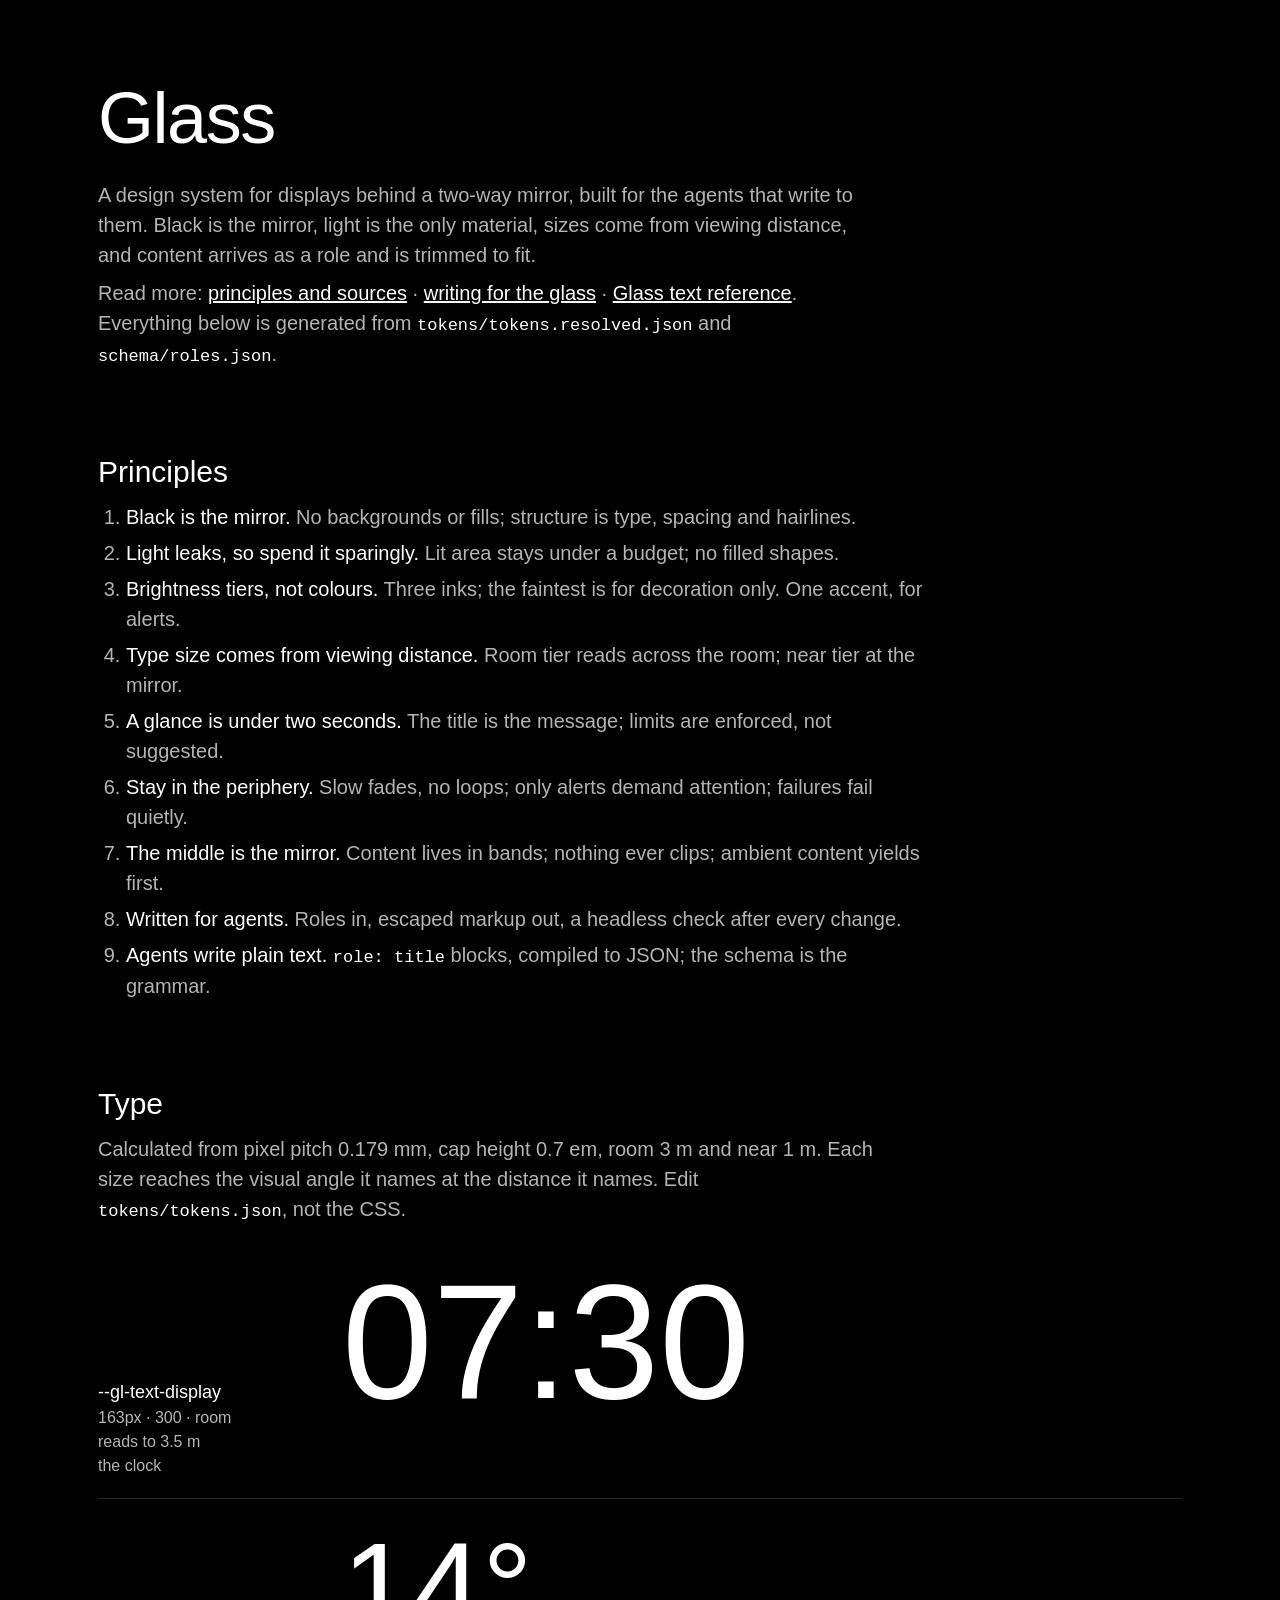
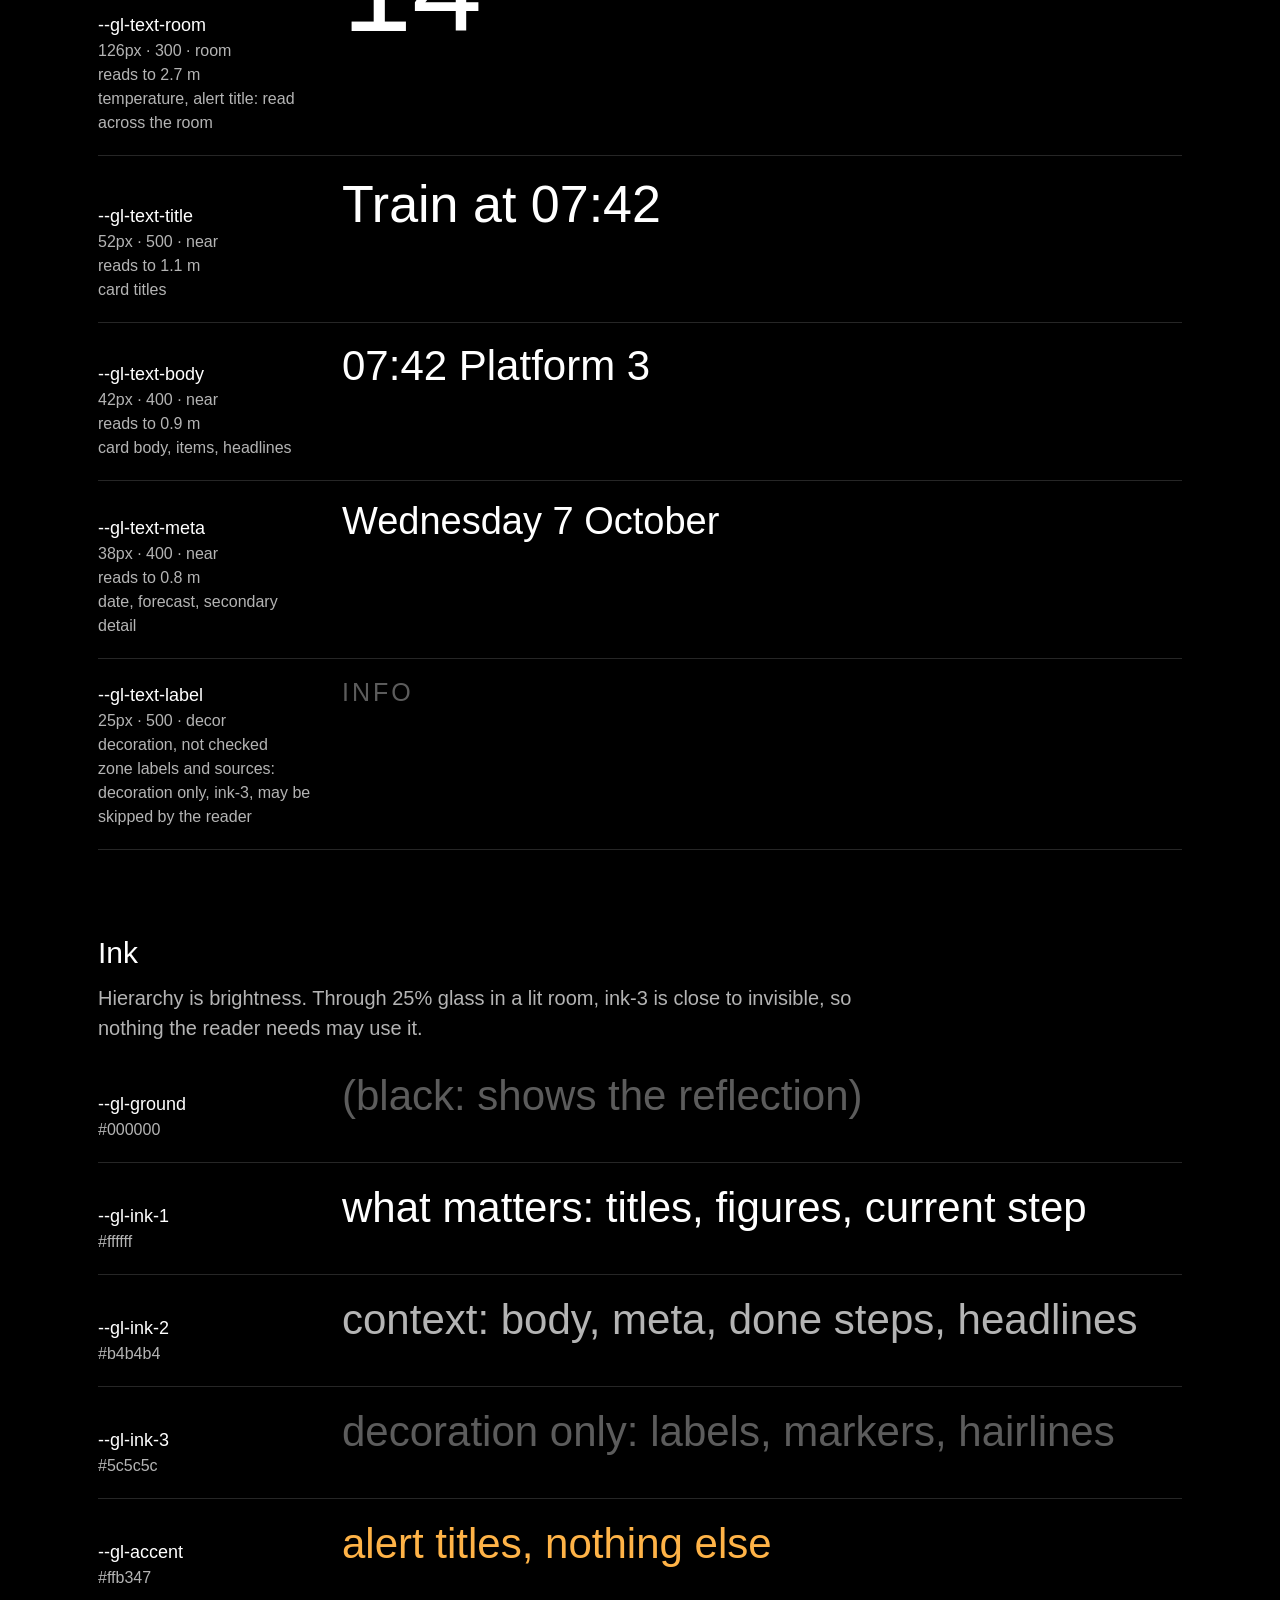
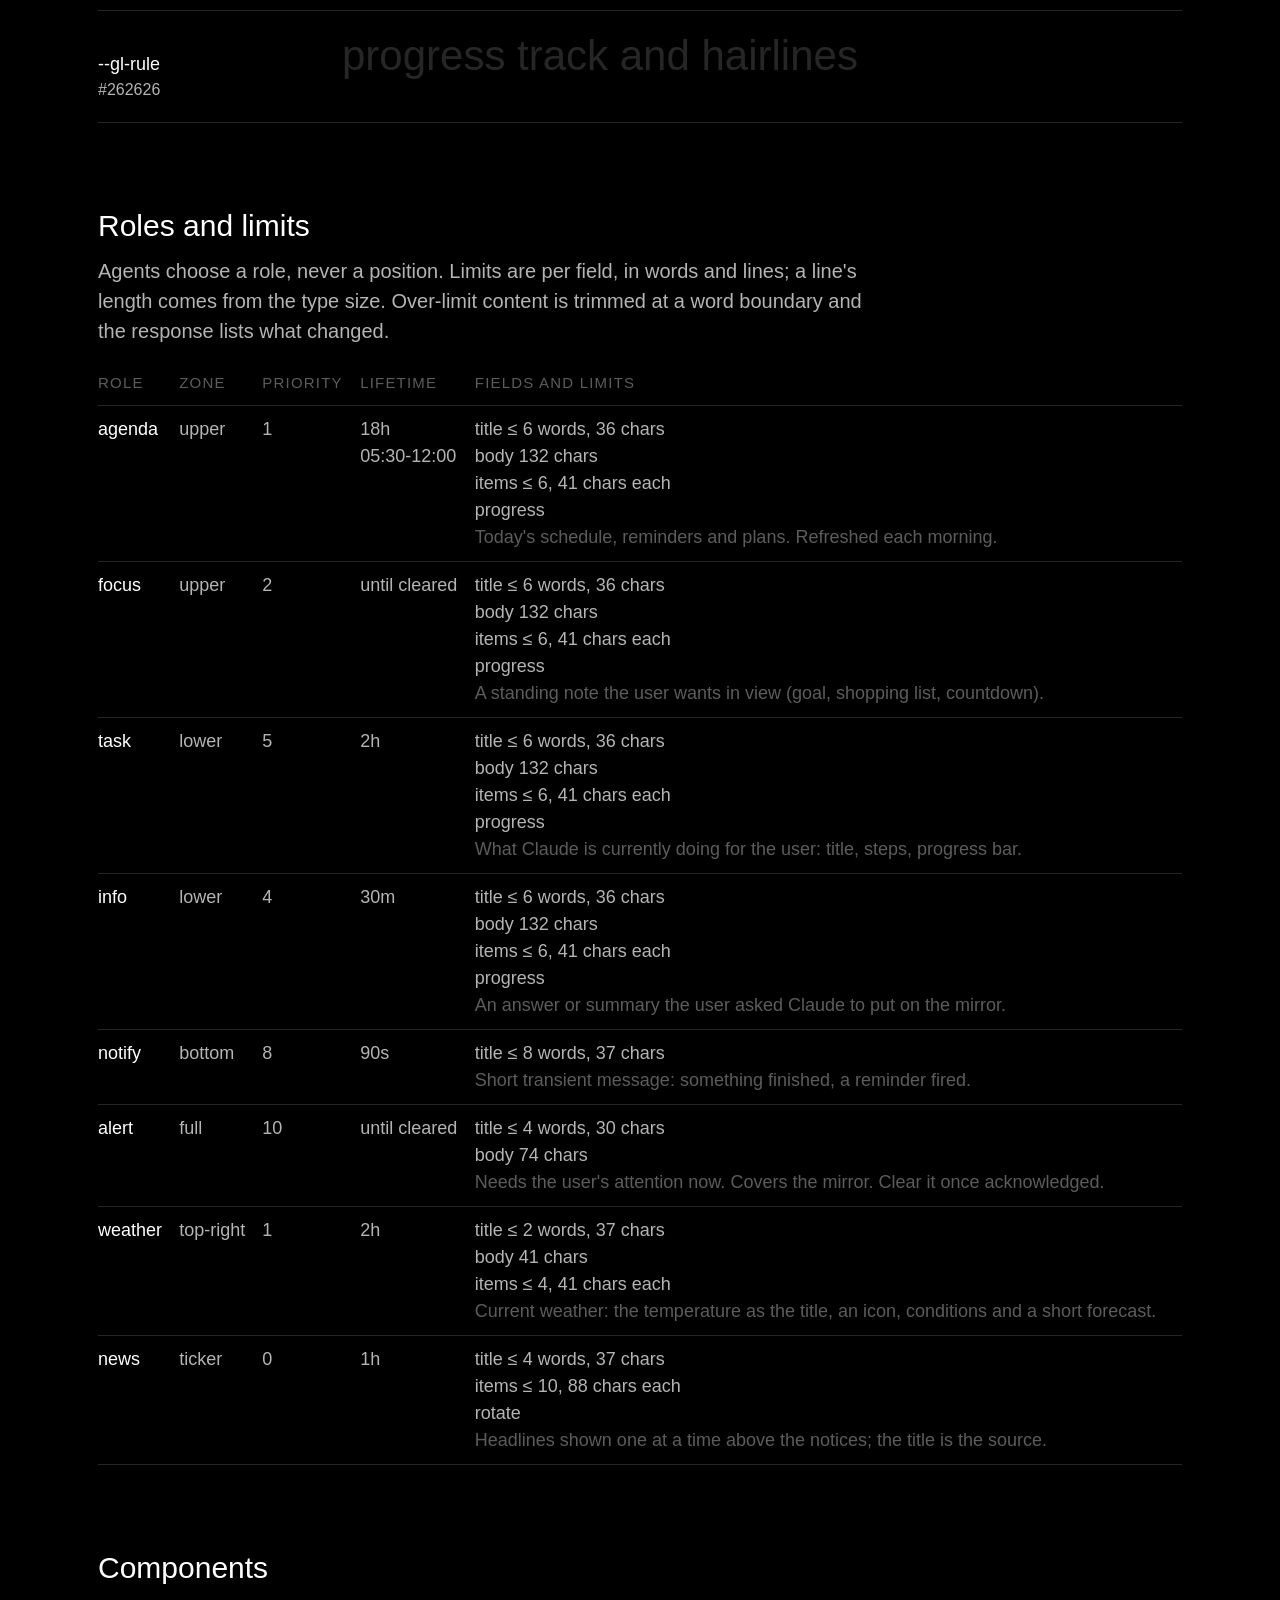
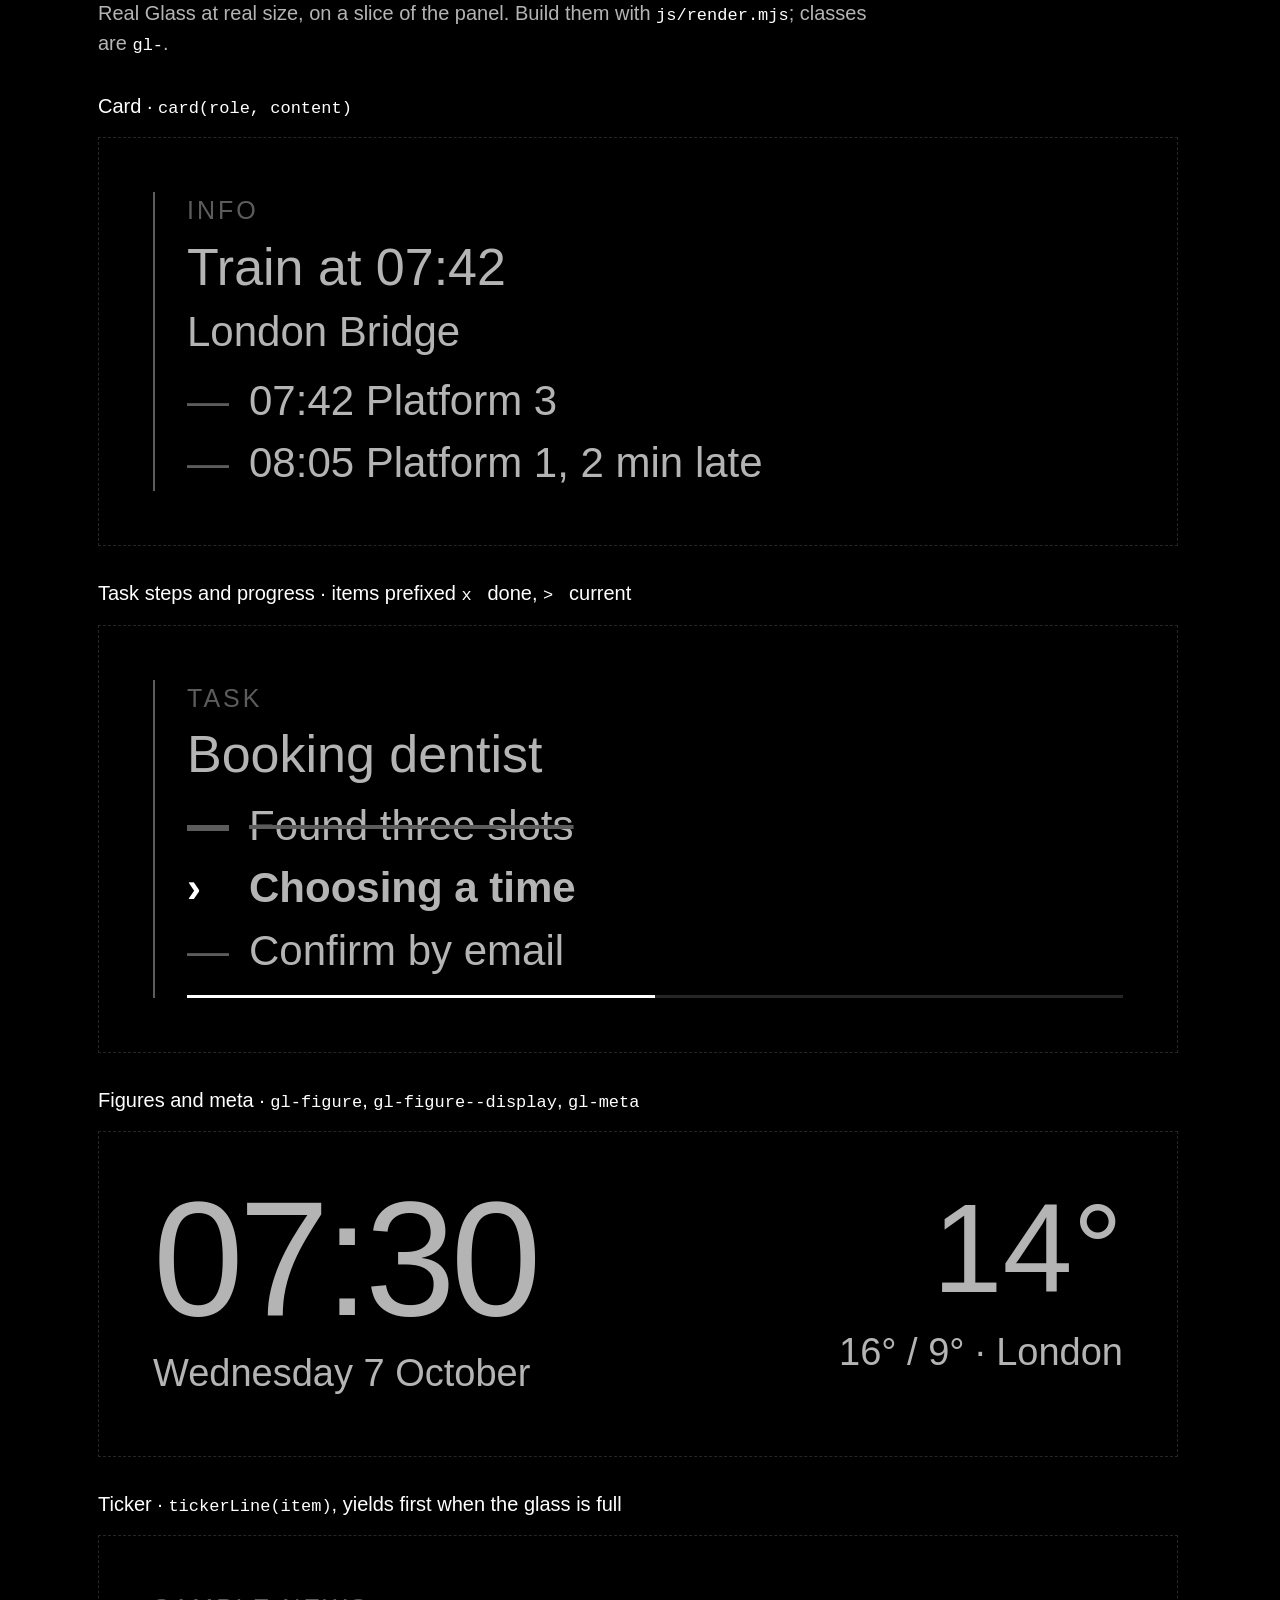
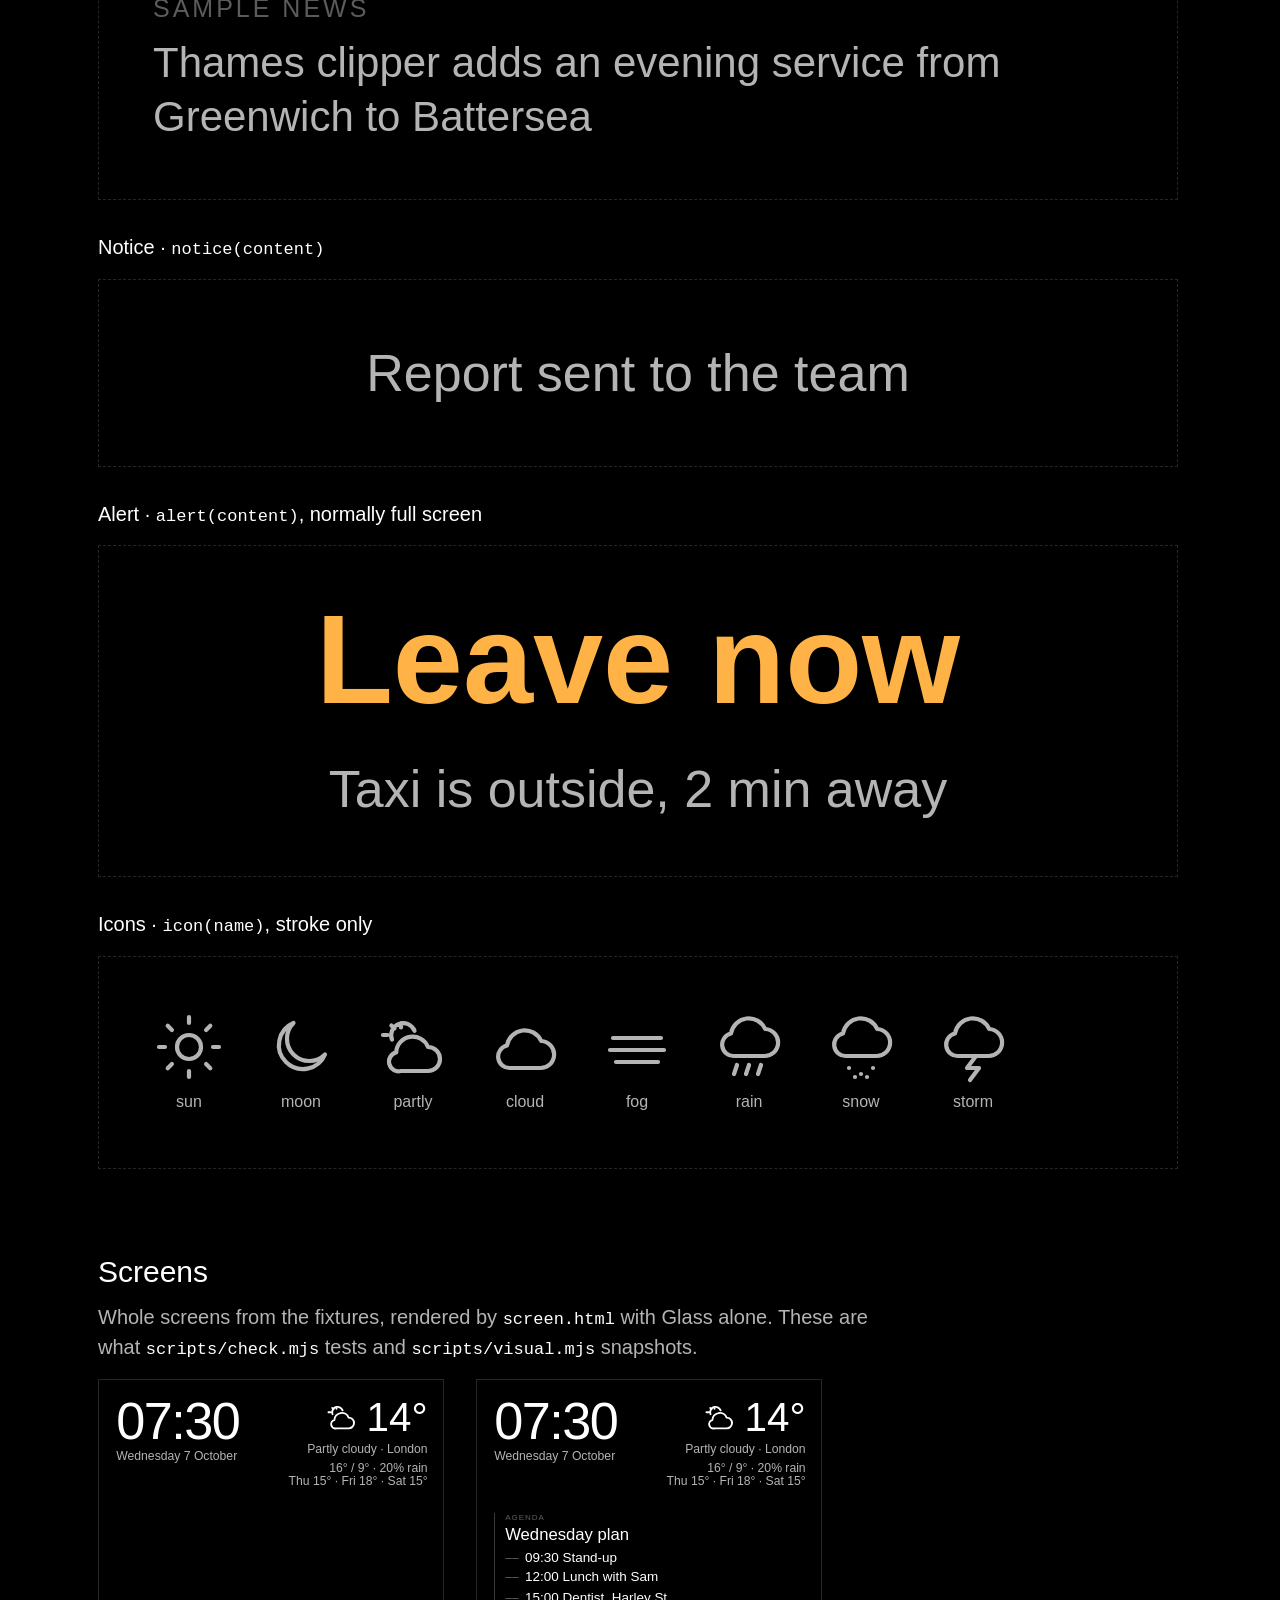
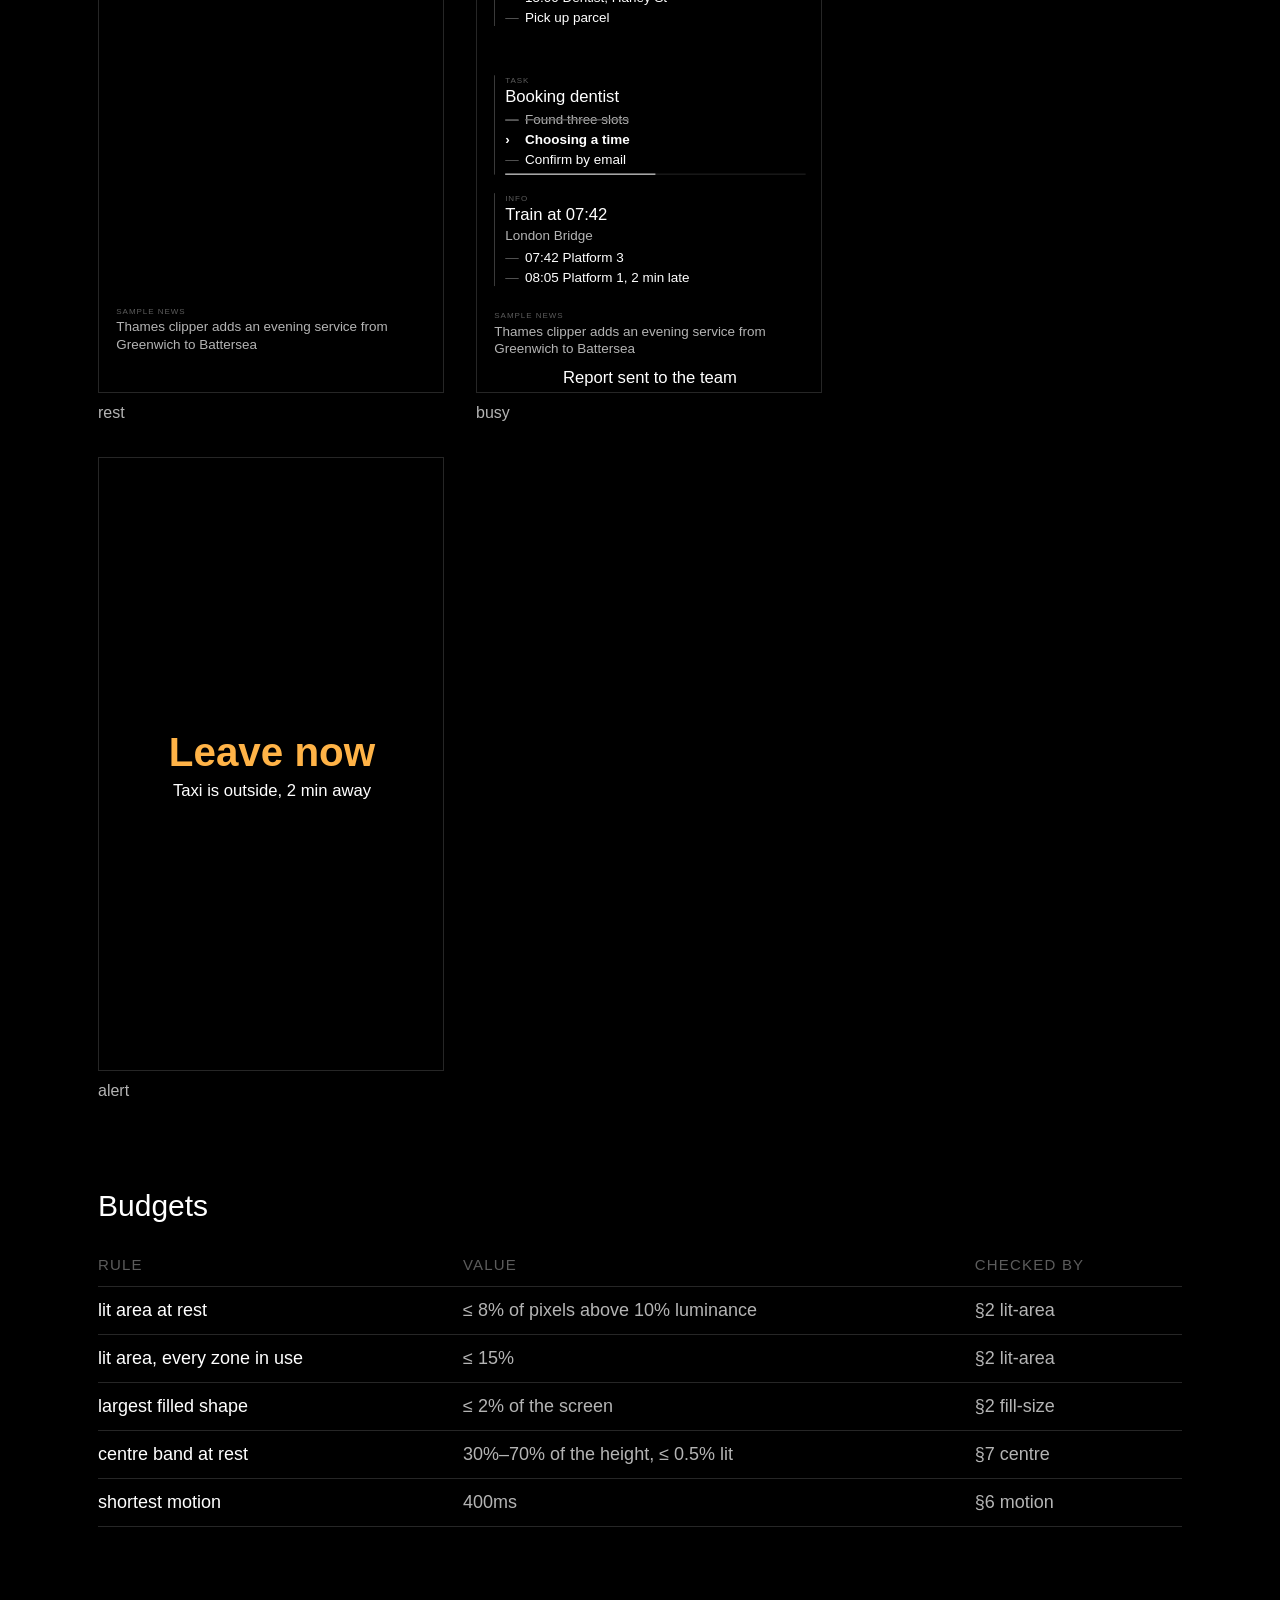
==== index.html @ 2bd03e44 "Glass: design system for two-way mirror displays, written for agents" ====
<!doctype html>
<html lang="en">
<head>
<meta charset="utf-8">
<meta name="viewport" content="width=device-width, initial-scale=1">
<title>Glass style guide</title>
<link rel="stylesheet" href="glass.css">
<style>
  /* Style guide chrome: read at a desk, so it uses ordinary document sizes. Everything inside .sg-panel is real Glass at glass size. */
  html, body { height: auto; overflow: auto; cursor: auto; user-select: text; }
  body { font-size: 20px; line-height: 1.5; color: var(--gl-ink-2); }
  .sg { max-width: 1180px; margin: 0 auto; padding: 64px 48px 96px; }
  .sg > h1 { font-size: 72px; font-weight: 300; color: var(--gl-ink-1); letter-spacing: -0.02em; }
  .sg > h2 { font-size: 30px; font-weight: 500; color: var(--gl-ink-1); margin: 80px 0 8px; }
  .sg > h3 { font-size: 20px; font-weight: 500; color: var(--gl-ink-1); margin: 32px 0 12px; }
  .sg > p { max-width: 70ch; margin: 8px 0; }
  .sg a { color: var(--gl-ink-1); }
  .sg code { font-family: ui-monospace, Menlo, monospace; font-size: 0.85em; color: var(--gl-ink-1); }
  .sg table { border-collapse: collapse; width: 100%; margin-top: 16px; font-size: 18px; }
  .sg th, .sg td { text-align: left; padding: 10px 16px 10px 0; border-bottom: 1px solid var(--gl-rule); vertical-align: baseline; }
  .sg th { color: var(--gl-ink-3); font-weight: 500; font-size: 15px; letter-spacing: 0.08em; text-transform: uppercase; }
  .sg td:first-child { color: var(--gl-ink-1); white-space: nowrap; }
  .sg > ol { padding-left: 1.4em; max-width: 75ch; } .sg > ol > li { margin: 6px 0; } .sg > ol > li b { color: var(--gl-ink-1); font-weight: 500; }
  /* a slice of the real panel: same width, same gutters */
  .sg-panel { width: 1080px; max-width: 100%; padding: var(--gl-gutter); border: 1px dashed var(--gl-rule); margin-top: 16px; display: flex; flex-direction: column; gap: var(--gl-stack); }
  .sg-spec { display: grid; grid-template-columns: 220px 1fr; gap: 24px; align-items: baseline; padding: 20px 0; border-bottom: 1px solid var(--gl-rule); }
  .sg-spec .k { font-size: 16px; } .sg-spec .k b { display: block; color: var(--gl-ink-1); font-weight: 500; font-size: 18px; }
  .sg-spec .v { line-height: 1.1; overflow: hidden; white-space: nowrap; }
  .sg-screens { display: flex; gap: 32px; flex-wrap: wrap; margin-top: 16px; }
  .sg-screen { width: 346px; } .sg-screen .f { width: 346px; height: 614px; overflow: hidden; border: 1px solid var(--gl-rule); }
  .sg-screen iframe { width: 1080px; height: 1920px; border: 0; transform: scale(0.3203); transform-origin: 0 0; }
  .sg-screen .cap { font-size: 16px; margin-top: 8px; }
  .sg-alert { text-align: center; padding: 48px 0; }
</style>
</head>
<body>
<div class="sg">
  <h1>Glass</h1>
  <p>A design system for displays behind a two-way mirror, built for the agents that write to them. Black is the mirror,
    light is the only material, sizes come from viewing distance, and content arrives as a role and is trimmed to fit.</p>
  <p>Read more: <a href="docs/principles.md">principles and sources</a> · <a href="docs/content.md">writing for the glass</a> · <a href="docs/agent.md">Glass text reference</a>.
    Everything below is generated from <code>tokens/tokens.resolved.json</code> and <code>schema/roles.json</code>.</p>

  <h2>Principles</h2>
  <ol>
    <li><b>Black is the mirror.</b> No backgrounds or fills; structure is type, spacing and hairlines.</li>
    <li><b>Light leaks, so spend it sparingly.</b> Lit area stays under a budget; no filled shapes.</li>
    <li><b>Brightness tiers, not colours.</b> Three inks; the faintest is for decoration only. One accent, for alerts.</li>
    <li><b>Type size comes from viewing distance.</b> Room tier reads across the room; near tier at the mirror.</li>
    <li><b>A glance is under two seconds.</b> The title is the message; limits are enforced, not suggested.</li>
    <li><b>Stay in the periphery.</b> Slow fades, no loops; only alerts demand attention; failures fail quietly.</li>
    <li><b>The middle is the mirror.</b> Content lives in bands; nothing ever clips; ambient content yields first.</li>
    <li><b>Written for agents.</b> Roles in, escaped markup out, a headless check after every change.</li>
    <li><b>Agents write plain text.</b> <code>role: title</code> blocks, compiled to JSON; the schema is the grammar.</li>
  </ol>

  <h2>Type</h2>
  <p id="type-intro"></p>
  <div id="type"></div>

  <h2>Ink</h2>
  <p>Hierarchy is brightness. Through 25% glass in a lit room, ink-3 is close to invisible, so nothing the reader needs may use it.</p>
  <div id="ink"></div>

  <h2>Roles and limits</h2>
  <p>Agents choose a role, never a position. Limits are per field, in words and lines; a line's length comes from the type size.
    Over-limit content is trimmed at a word boundary and the response lists what changed.</p>
  <table id="roles"><thead><tr><th>role</th><th>zone</th><th>priority</th><th>lifetime</th><th>fields and limits</th></tr></thead><tbody></tbody></table>

  <h2>Components</h2>
  <p>Real Glass at real size, on a slice of the panel. Build them with <code>js/render.mjs</code>; classes are <code>gl-</code>.</p>
  <h3>Card · <code>card(role, content)</code></h3><div class="sg-panel" id="c-card"></div>
  <h3>Task steps and progress · items prefixed <code>x&nbsp;</code> done, <code>&gt;&nbsp;</code> current</h3><div class="sg-panel" id="c-task"></div>
  <h3>Figures and meta · <code>gl-figure</code>, <code>gl-figure--display</code>, <code>gl-meta</code></h3><div class="sg-panel" id="c-fig"></div>
  <h3>Ticker · <code>tickerLine(item)</code>, yields first when the glass is full</h3><div class="sg-panel" id="c-ticker"></div>
  <h3>Notice · <code>notice(content)</code></h3><div class="sg-panel" id="c-notice"></div>
  <h3>Alert · <code>alert(content)</code>, normally full screen</h3><div class="sg-panel sg-alert" id="c-alert"></div>
  <h3>Icons · <code>icon(name)</code>, stroke only</h3><div class="sg-panel" id="c-icons" style="flex-direction:row;flex-wrap:wrap;gap:40px"></div>

  <h2>Screens</h2>
  <p>Whole screens from the fixtures, rendered by <code>screen.html</code> with Glass alone. These are what
    <code>scripts/check.mjs</code> tests and <code>scripts/visual.mjs</code> snapshots.</p>
  <div class="sg-screens" id="screens"></div>

  <h2>Budgets</h2>
  <table id="budgets"><thead><tr><th>rule</th><th>value</th><th>checked by</th></tr></thead><tbody></tbody></table>
</div>

<script type="module">
  import { esc, card, notice, alert, tickerLine, icon, ICONS } from './js/render.mjs';
  const $ = (id) => document.getElementById(id);
  const [t, schema] = await Promise.all(['tokens/tokens.resolved.json', 'schema/roles.json'].map(async (f) => (await fetch(f)).json()));
  const i = t.inputs;
  const reach = (px) => (px * i.pixelPitchMm * i.capHeightRatio) / Math.tan((i.comfortArcmin / 60) * Math.PI / 180) / 1000;

  // type
  $('type-intro').innerHTML = `Calculated from pixel pitch ${i.pixelPitchMm} mm, cap height ${i.capHeightRatio} em, room ${i.distanceRoomM} m and near ${i.distanceNearM} m.
    Each size reaches the visual angle it names at the distance it names. Edit <code>tokens/tokens.json</code>, not the CSS.`;
  const sample = { display: '07:30', room: '14°', title: 'Train at 07:42', body: '07:42 Platform 3', meta: 'Wednesday 7 October', label: 'Info' };
  $('type').innerHTML = Object.entries(t.type).map(([k, v]) => `<div class="sg-spec">
      <div class="k"><b>--gl-text-${k}</b>${v.px}px · ${v.weight} · ${v.tier}<br>${v.tier === 'decor' ? 'decoration, not checked' : `reads to ${reach(v.px).toFixed(1)} m`}<br>${esc(v.use)}</div>
      <div class="v" style="font-size:${v.px}px;font-weight:${v.weight};color:var(--gl-${v.tier === 'decor' ? 'ink-3' : 'ink-1'})${k === 'label' ? ';text-transform:uppercase;letter-spacing:.12em' : ''}">${sample[k]}</div></div>`).join('');

  // ink
  const inkUse = { 'ink-1': 'what matters: titles, figures, current step', 'ink-2': 'context: body, meta, done steps, headlines', 'ink-3': 'decoration only: labels, markers, hairlines', accent: 'alert titles, nothing else', rule: 'progress track and hairlines', ground: 'the mirror' };
  $('ink').innerHTML = Object.entries(t.ink).map(([k, v]) => `<div class="sg-spec"><div class="k"><b>--gl-${k}</b>${v}</div>
      <div class="v" style="white-space:normal;line-height:1.2;font-size:${t.type.body.px}px;color:${k === 'ground' ? 'var(--gl-ink-3)' : v}">${k === 'ground' ? '(black: shows the reflection)' : esc(inkUse[k])}</div></div>`).join('');

  // roles
  const lim = (l) => Object.entries(l).map(([f, v]) => v === true ? f : f === 'items'
    ? `items ≤ ${v.max}, ${t.measure[v.measure] * v.lines} chars each` : `${f} ${v.words ? `≤ ${v.words} words, ` : ''}${t.measure[v.measure] * (v.lines || 1)} chars`).join('<br>');
  $('roles').tBodies[0].innerHTML = Object.entries(schema.roles).map(([k, r]) => `<tr><td>${k}</td><td>${r.zone}</td><td>${r.priority}</td>
      <td>${r.ttl || 'until cleared'}${r.hours ? `<br>${r.hours}` : ''}</td><td>${lim(r.limits || schema.defaults.limits)}<br><span style="color:var(--gl-ink-3)">${esc(r.purpose)}</span></td></tr>`).join('');

  // components
  $('c-card').innerHTML = card('info', { title: 'Train at 07:42', body: 'London Bridge', items: ['07:42 Platform 3', '08:05 Platform 1, 2 min late'] });
  $('c-task').innerHTML = card('task', { title: 'Booking dentist', items: ['x Found three slots', '> Choosing a time', 'Confirm by email'], progress: 50 });
  $('c-fig').innerHTML = `<div style="display:flex;justify-content:space-between;align-items:flex-start"><div><div class="gl-figure gl-figure--display">07:30</div><div class="gl-meta" style="margin-top:12px">Wednesday 7 October</div></div>
      <div style="text-align:right"><div class="gl-figure">14°</div><div class="gl-meta" style="margin-top:12px">16° / 9° · London</div></div></div>`;
  $('c-ticker').innerHTML = `<div class="gl-ticker">${tickerLine({ source: 'Sample News', title: 'Thames clipper adds an evening service from Greenwich to Battersea' })}</div>`;
  $('c-notice').innerHTML = notice({ title: 'Report sent to the team' });
  $('c-alert').innerHTML = alert({ title: 'Leave now', body: 'Taxi is outside, 2 min away' });
  $('c-icons').innerHTML = Object.keys(ICONS).map((n) => `<div style="text-align:center;font-size:16px">${icon(n).replace('<svg', '<svg width="72" height="72"')}<div>${n}</div></div>`).join('');

  // screens
  $('screens').innerHTML = ['rest', 'busy', 'alert'].map((f) => `<div class="sg-screen"><div class="f"><iframe src="screen.html?fixture=${f}" loading="eager" title="${f}"></iframe></div><div class="cap">${f}</div></div>`).join('');

  // budgets
  const b = t.budget, pct = (v) => `${+(v * 100).toFixed(2)}%`;
  $('budgets').tBodies[0].innerHTML = [
    ['lit area at rest', `≤ ${pct(b.litAreaRest)} of pixels above ${pct(b.litLuminance)} luminance`, '§2 lit-area'],
    ['lit area, every zone in use', `≤ ${pct(b.litAreaBusy)}`, '§2 lit-area'],
    ['largest filled shape', `≤ ${pct(b.fillMaxArea)} of the screen`, '§2 fill-size'],
    ['centre band at rest', `${pct(b.centreBand[0])}–${pct(b.centreBand[1])} of the height, ≤ ${pct(b.centreLitMax)} lit`, '§7 centre'],
    ['shortest motion', t.motion['min-duration'], '§6 motion'],
  ].map((r) => `<tr>${r.map((c) => `<td>${c}</td>`).join('')}</tr>`).join('');
  document.body.dataset.ready = '1';
</script>
</body>
</html>
---- glass.css ----
/* Glass: everything in one import. Or take only what you need; tokens.css is the one the others depend on. */
@import url("css/tokens.css");
@import url("css/base.css");
@import url("css/layout.css");
@import url("css/components.css");
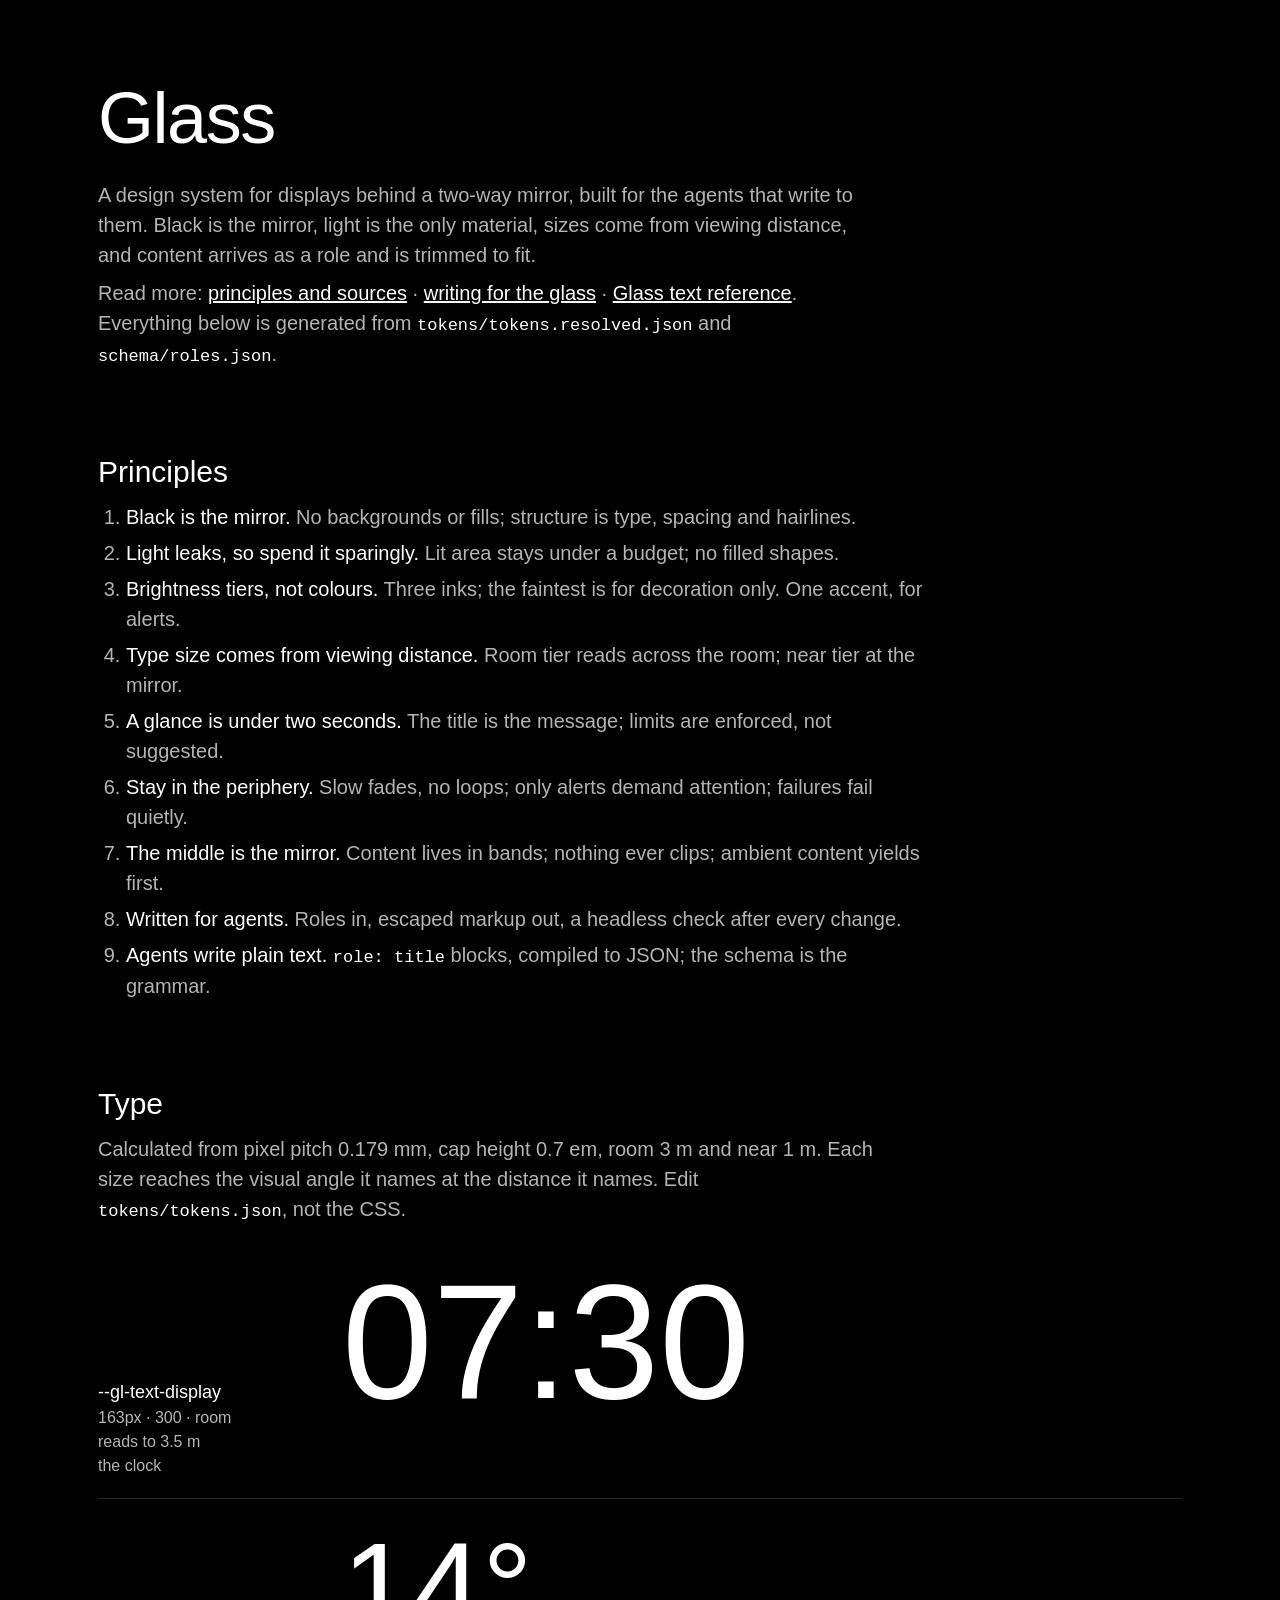
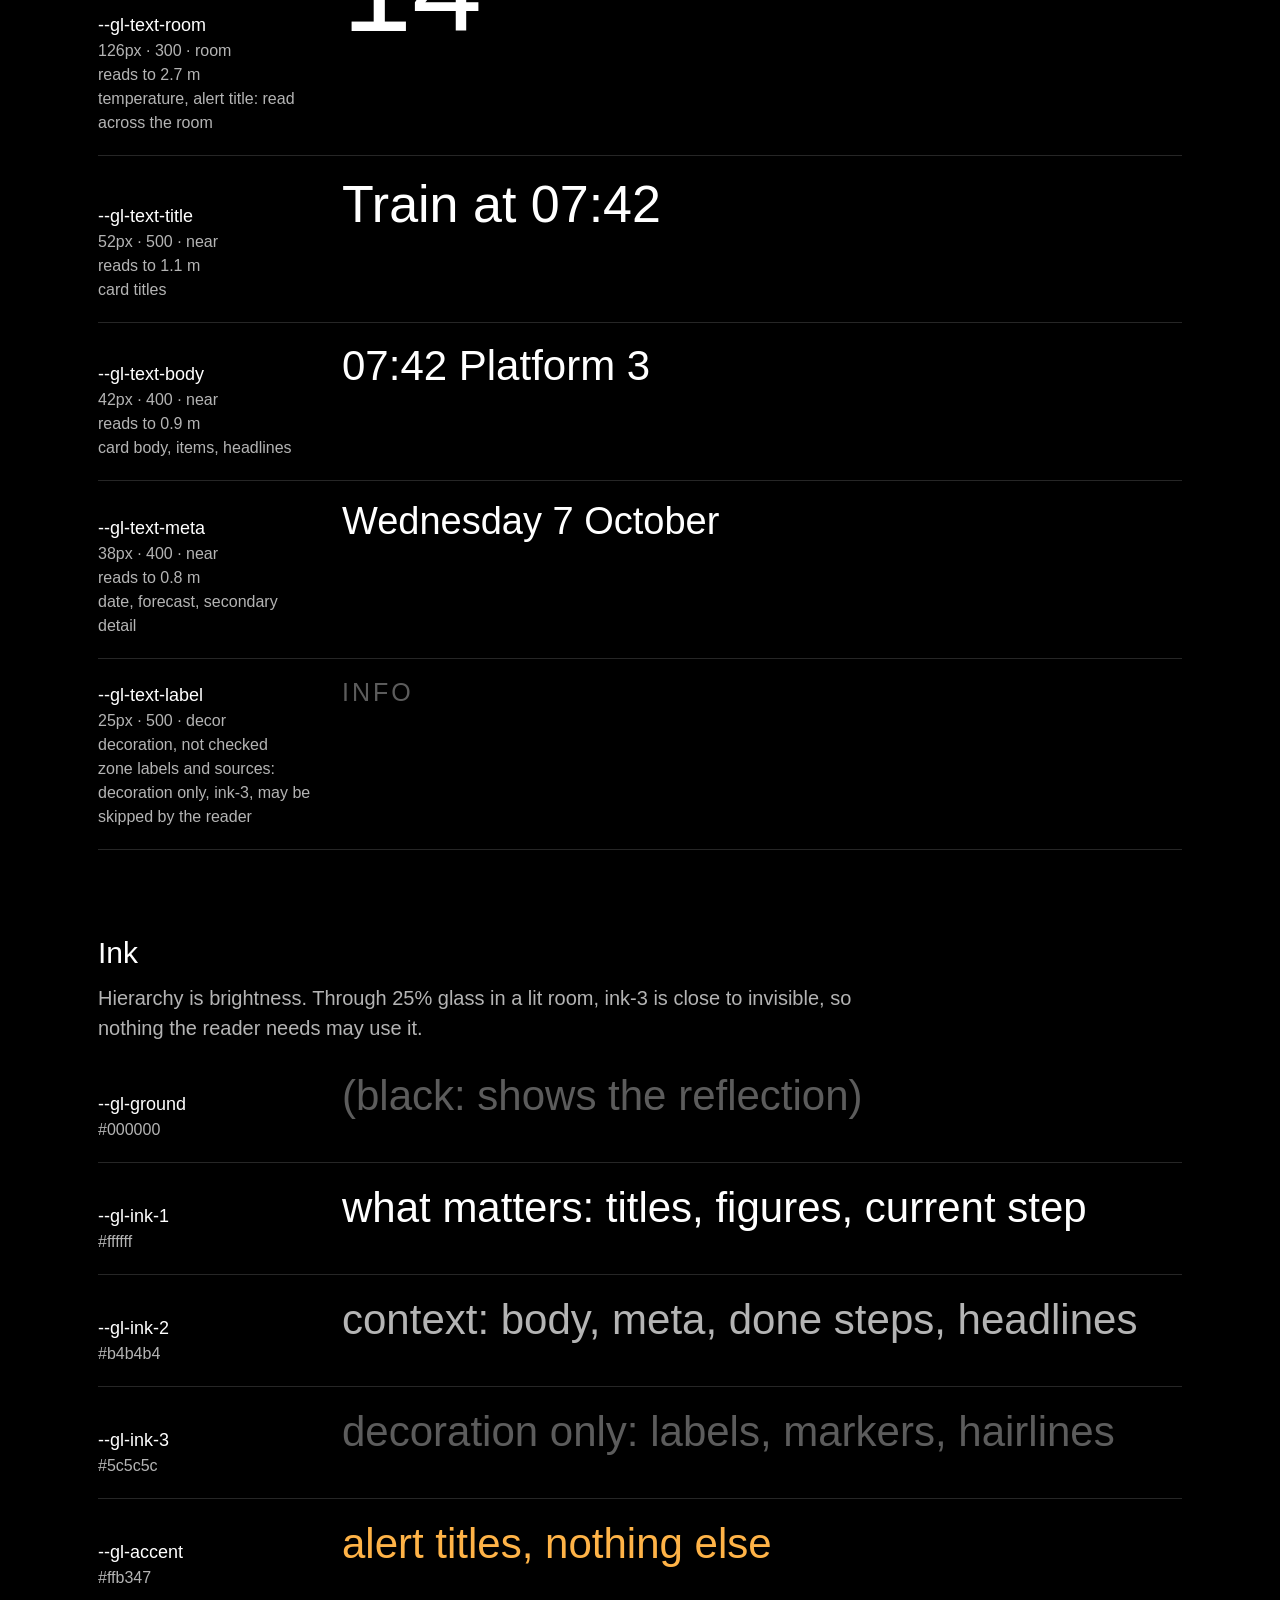
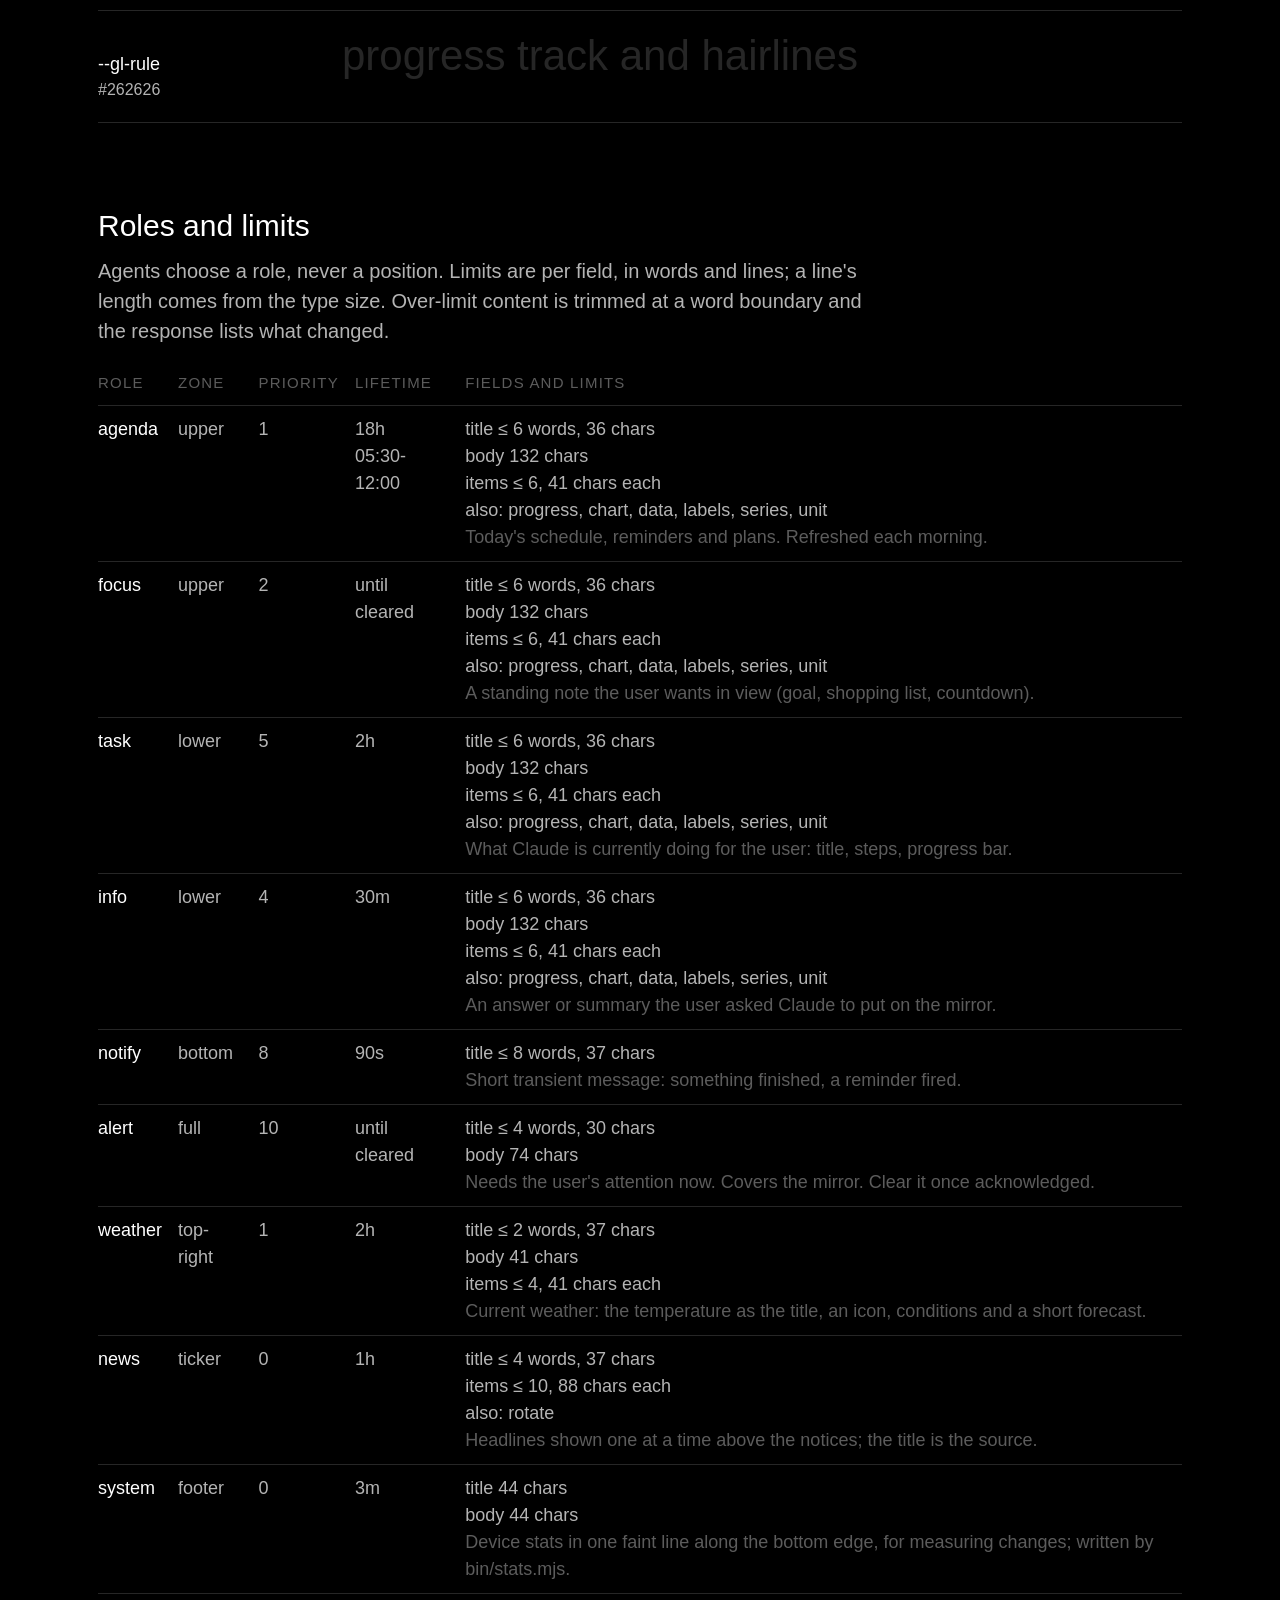
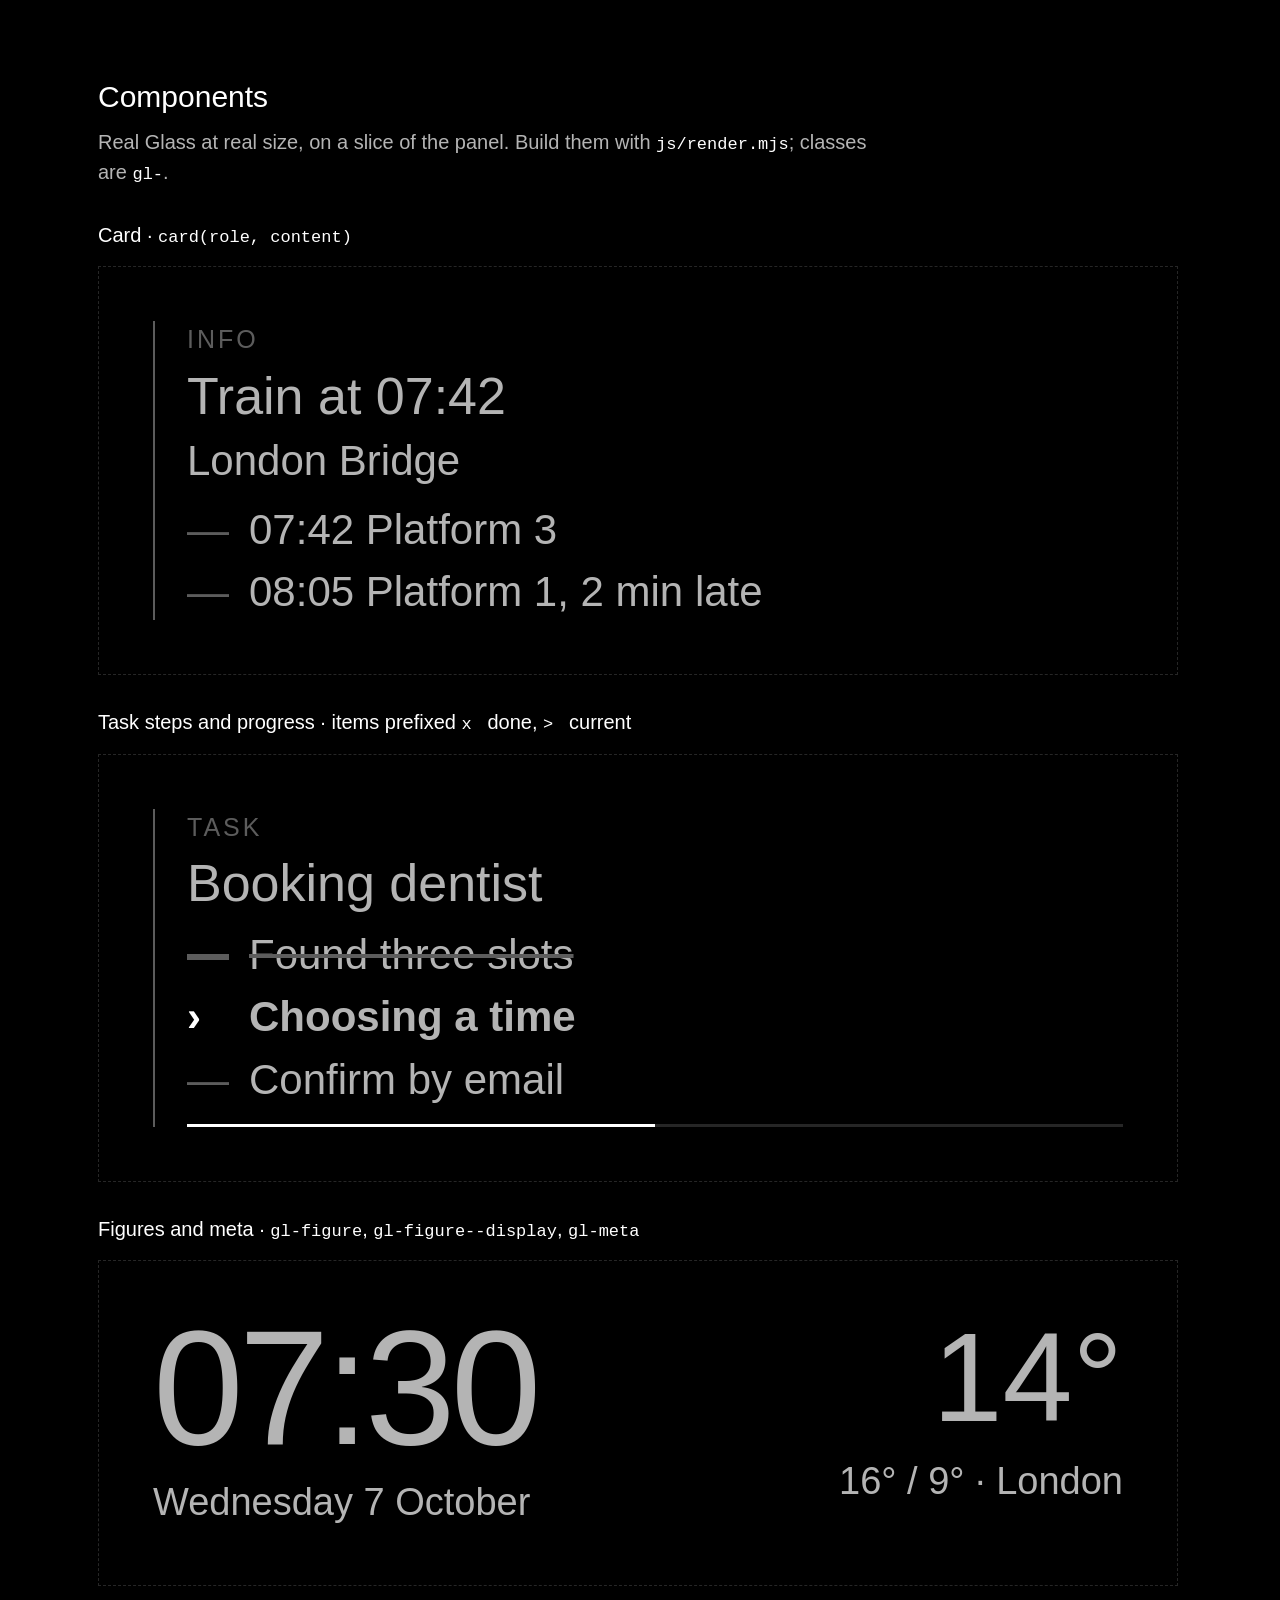
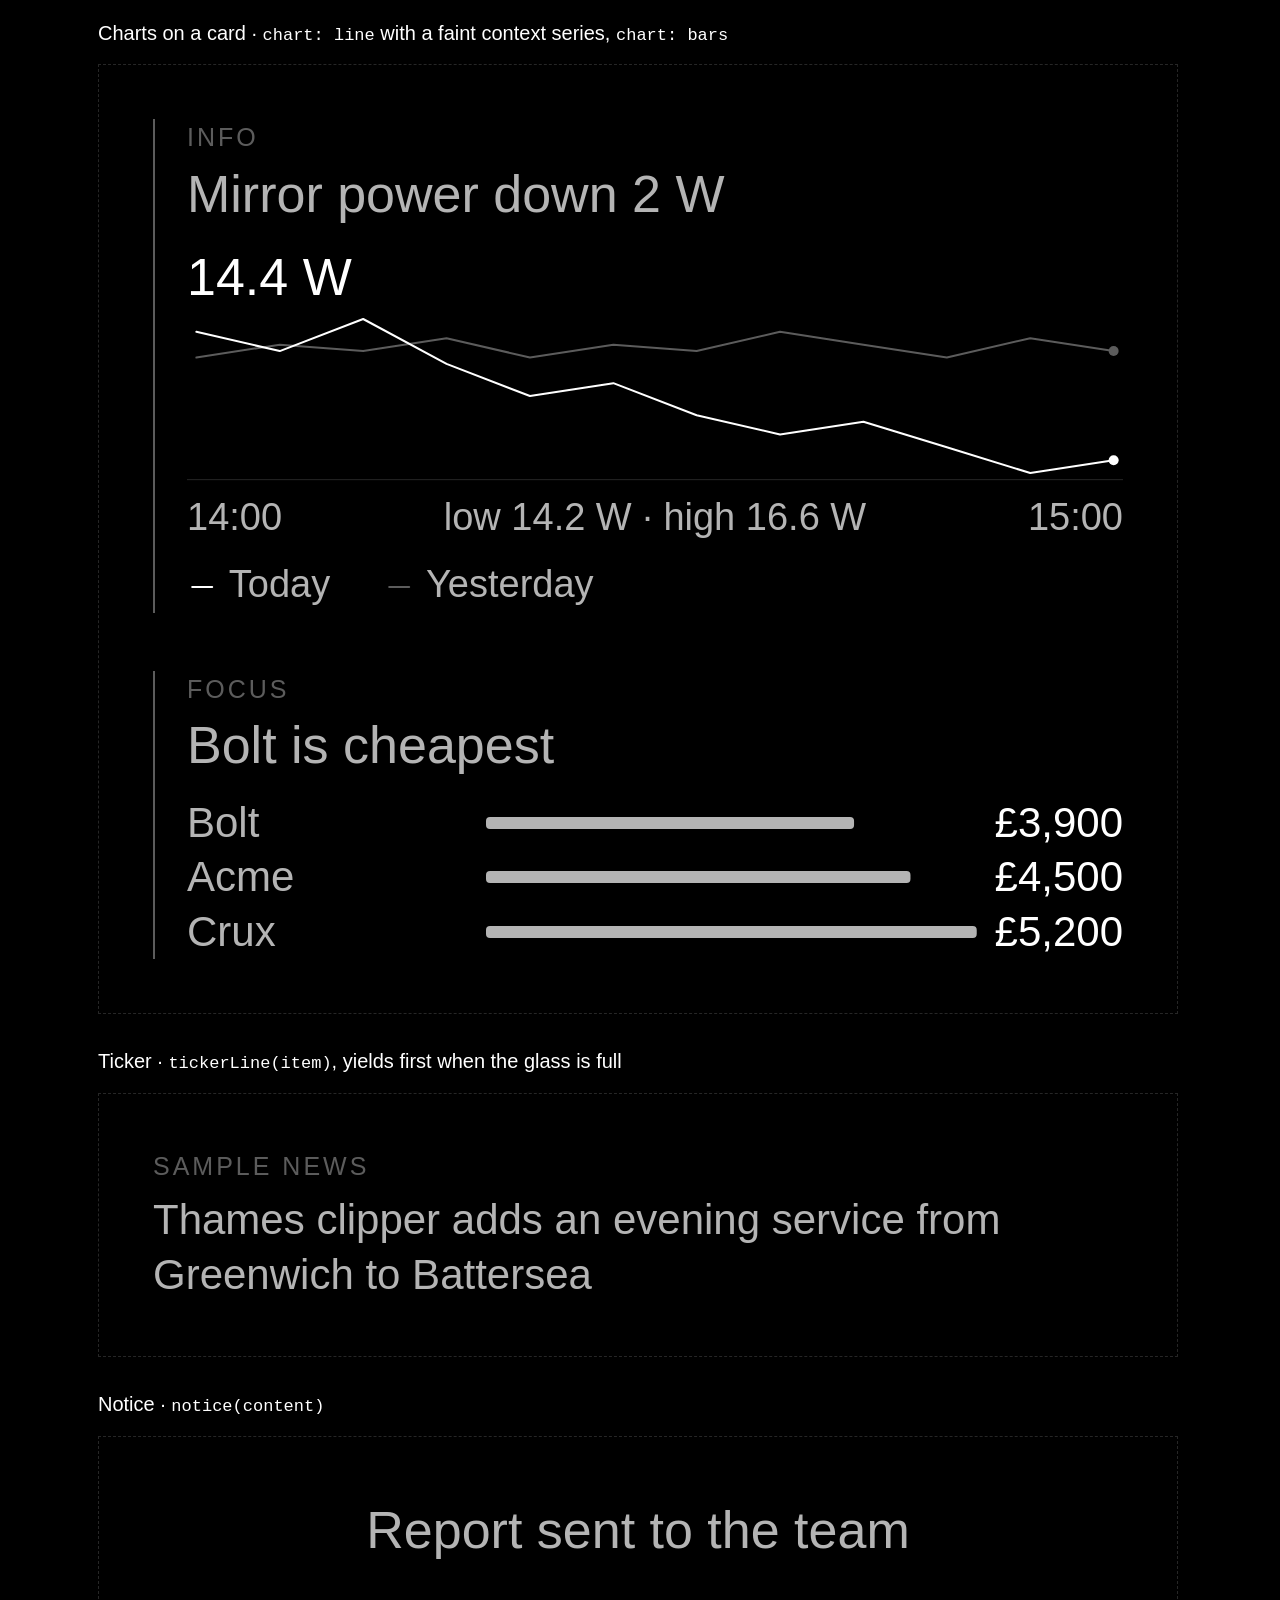
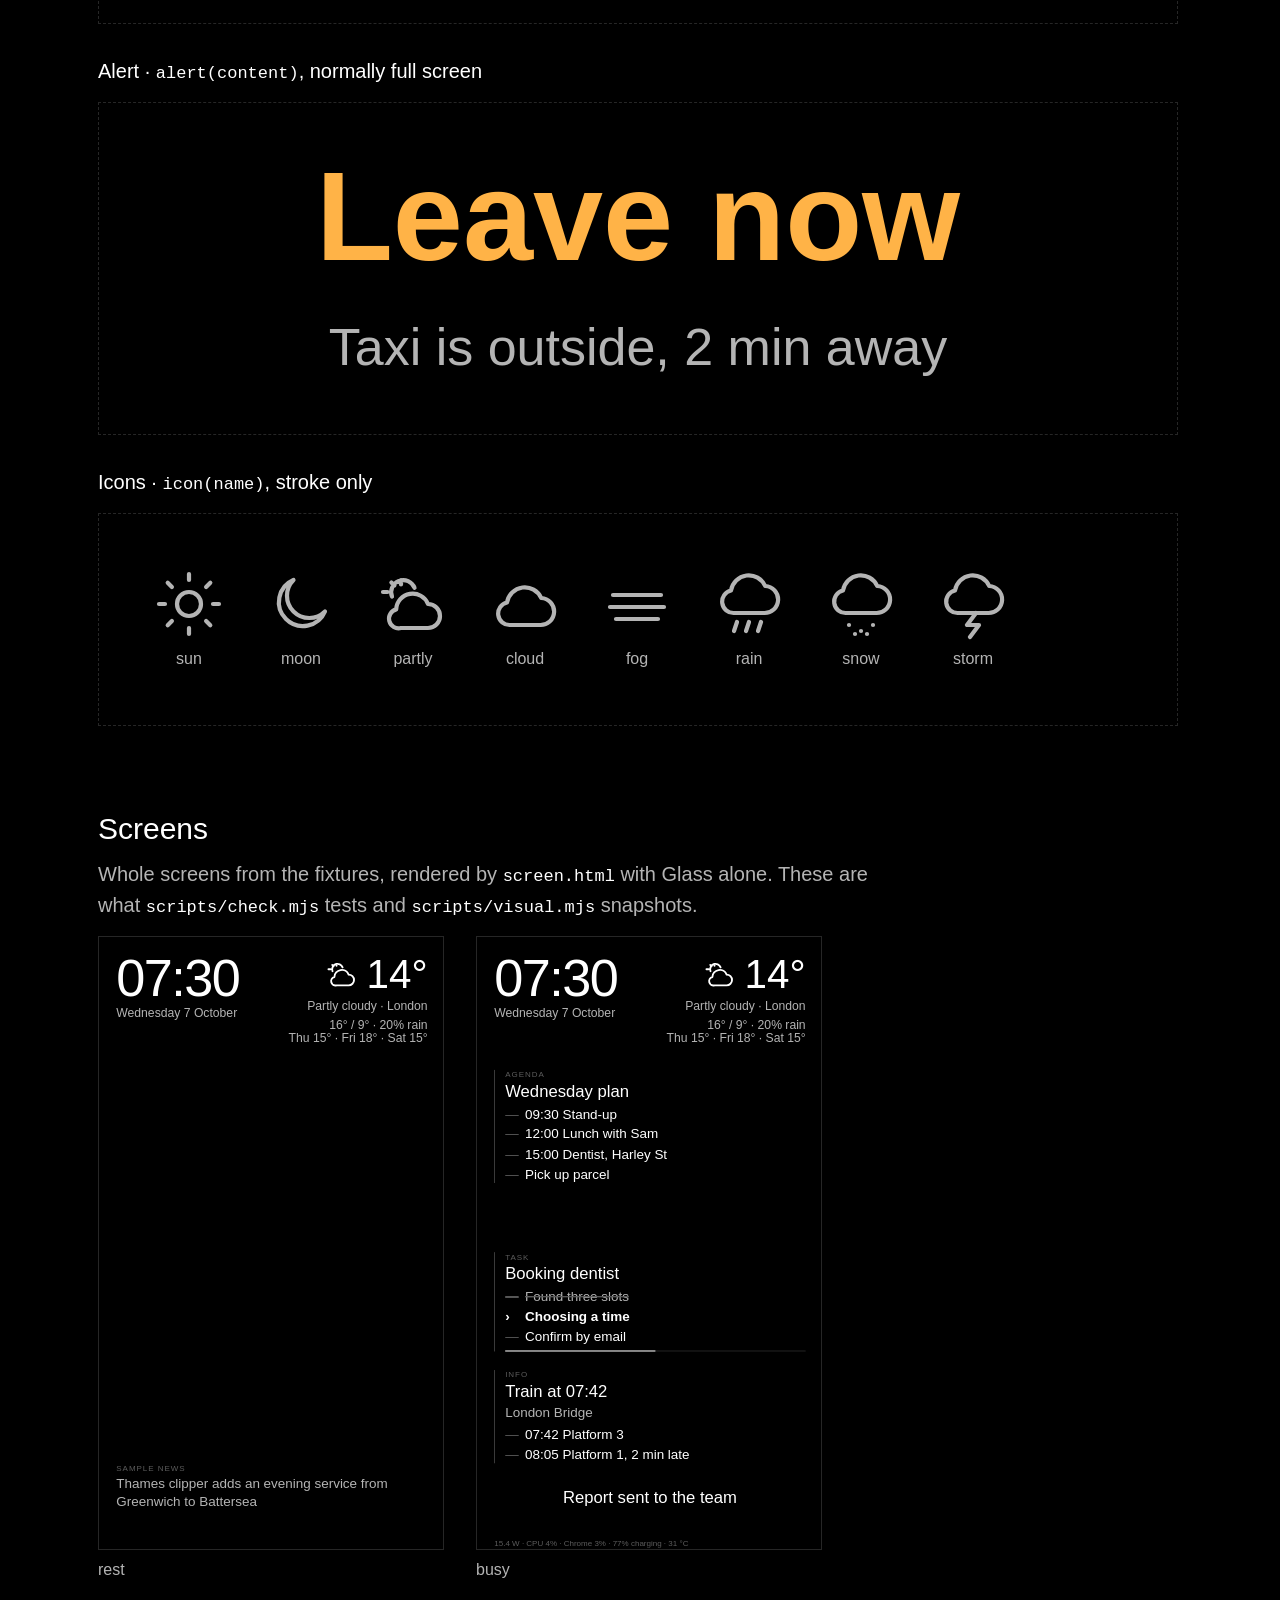
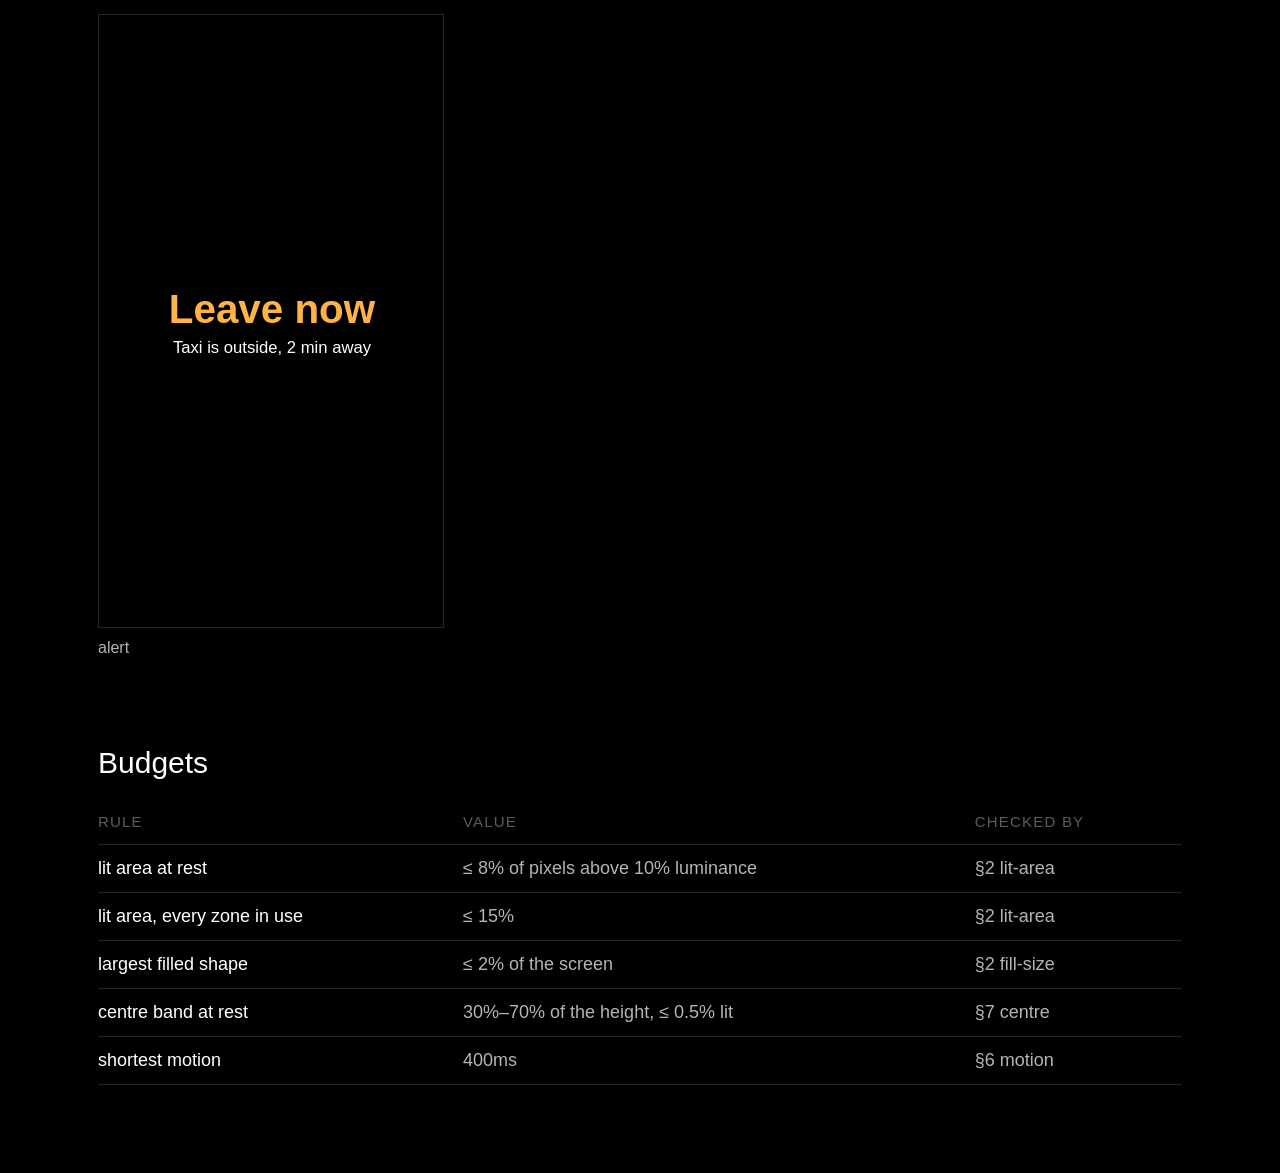
==== commit a38560f8: "Charts on cards, device-stats footnote, fit() margin fix" ====
--- a/index.html
+++ b/index.html
@@ -72,6 +72,7 @@
   <h3>Card · <code>card(role, content)</code></h3><div class="sg-panel" id="c-card"></div>
   <h3>Task steps and progress · items prefixed <code>x&nbsp;</code> done, <code>&gt;&nbsp;</code> current</h3><div class="sg-panel" id="c-task"></div>
   <h3>Figures and meta · <code>gl-figure</code>, <code>gl-figure--display</code>, <code>gl-meta</code></h3><div class="sg-panel" id="c-fig"></div>
+  <h3>Charts on a card · <code>chart: line</code> with a faint context series, <code>chart: bars</code></h3><div class="sg-panel" id="c-chart"></div>
   <h3>Ticker · <code>tickerLine(item)</code>, yields first when the glass is full</h3><div class="sg-panel" id="c-ticker"></div>
   <h3>Notice · <code>notice(content)</code></h3><div class="sg-panel" id="c-notice"></div>
   <h3>Alert · <code>alert(content)</code>, normally full screen</h3><div class="sg-panel sg-alert" id="c-alert"></div>
@@ -107,8 +108,12 @@
       <div class="v" style="white-space:normal;line-height:1.2;font-size:${t.type.body.px}px;color:${k === 'ground' ? 'var(--gl-ink-3)' : v}">${k === 'ground' ? '(black: shows the reflection)' : esc(inkUse[k])}</div></div>`).join('');
 
   // roles
-  const lim = (l) => Object.entries(l).map(([f, v]) => v === true ? f : f === 'items'
-    ? `items ≤ ${v.max}, ${t.measure[v.measure] * v.lines} chars each` : `${f} ${v.words ? `≤ ${v.words} words, ` : ''}${t.measure[v.measure] * (v.lines || 1)} chars`).join('<br>');
+  const lim = (l) => {
+    const sized = Object.entries(l).filter(([, v]) => v !== true).map(([f, v]) => f === 'items'
+      ? `items ≤ ${v.max}, ${t.measure[v.measure] * v.lines} chars each` : `${f} ${v.words ? `≤ ${v.words} words, ` : ''}${t.measure[v.measure] * (v.lines || 1)} chars`);
+    const plain = Object.entries(l).filter(([, v]) => v === true).map(([f]) => f); // fields passed through as text
+    return [...sized, ...(plain.length ? [`also: ${plain.join(', ')}`] : [])].join('<br>');
+  };
   $('roles').tBodies[0].innerHTML = Object.entries(schema.roles).map(([k, r]) => `<tr><td>${k}</td><td>${r.zone}</td><td>${r.priority}</td>
       <td>${r.ttl || 'until cleared'}${r.hours ? `<br>${r.hours}` : ''}</td><td>${lim(r.limits || schema.defaults.limits)}<br><span style="color:var(--gl-ink-3)">${esc(r.purpose)}</span></td></tr>`).join('');
 
@@ -117,6 +122,9 @@
   $('c-task').innerHTML = card('task', { title: 'Booking dentist', items: ['x Found three slots', '> Choosing a time', 'Confirm by email'], progress: 50 });
   $('c-fig').innerHTML = `<div style="display:flex;justify-content:space-between;align-items:flex-start"><div><div class="gl-figure gl-figure--display">07:30</div><div class="gl-meta" style="margin-top:12px">Wednesday 7 October</div></div>
       <div style="text-align:right"><div class="gl-figure">14°</div><div class="gl-meta" style="margin-top:12px">16° / 9° · London</div></div></div>`;
+  $('c-chart').innerHTML = card('info', { title: 'Mirror power down 2 W', chart: 'line', unit: 'W', labels: '14:00, 15:00', series: 'Today, Yesterday',
+      data: '16.4 16.1 16.6 15.9 15.4 15.6 15.1 14.8 15.0 14.6 14.2 14.4 | 16.0 16.2 16.1 16.3 16.0 16.2 16.1 16.4 16.2 16.0 16.3 16.1' })
+    + card('focus', { title: 'Bolt is cheapest', chart: 'bars', data: '3900 4500 5200', labels: 'Bolt, Acme, Crux', unit: '£' });
   $('c-ticker').innerHTML = `<div class="gl-ticker">${tickerLine({ source: 'Sample News', title: 'Thames clipper adds an evening service from Greenwich to Battersea' })}</div>`;
   $('c-notice').innerHTML = notice({ title: 'Report sent to the team' });
   $('c-alert').innerHTML = alert({ title: 'Leave now', body: 'Taxi is outside, 2 min away' });
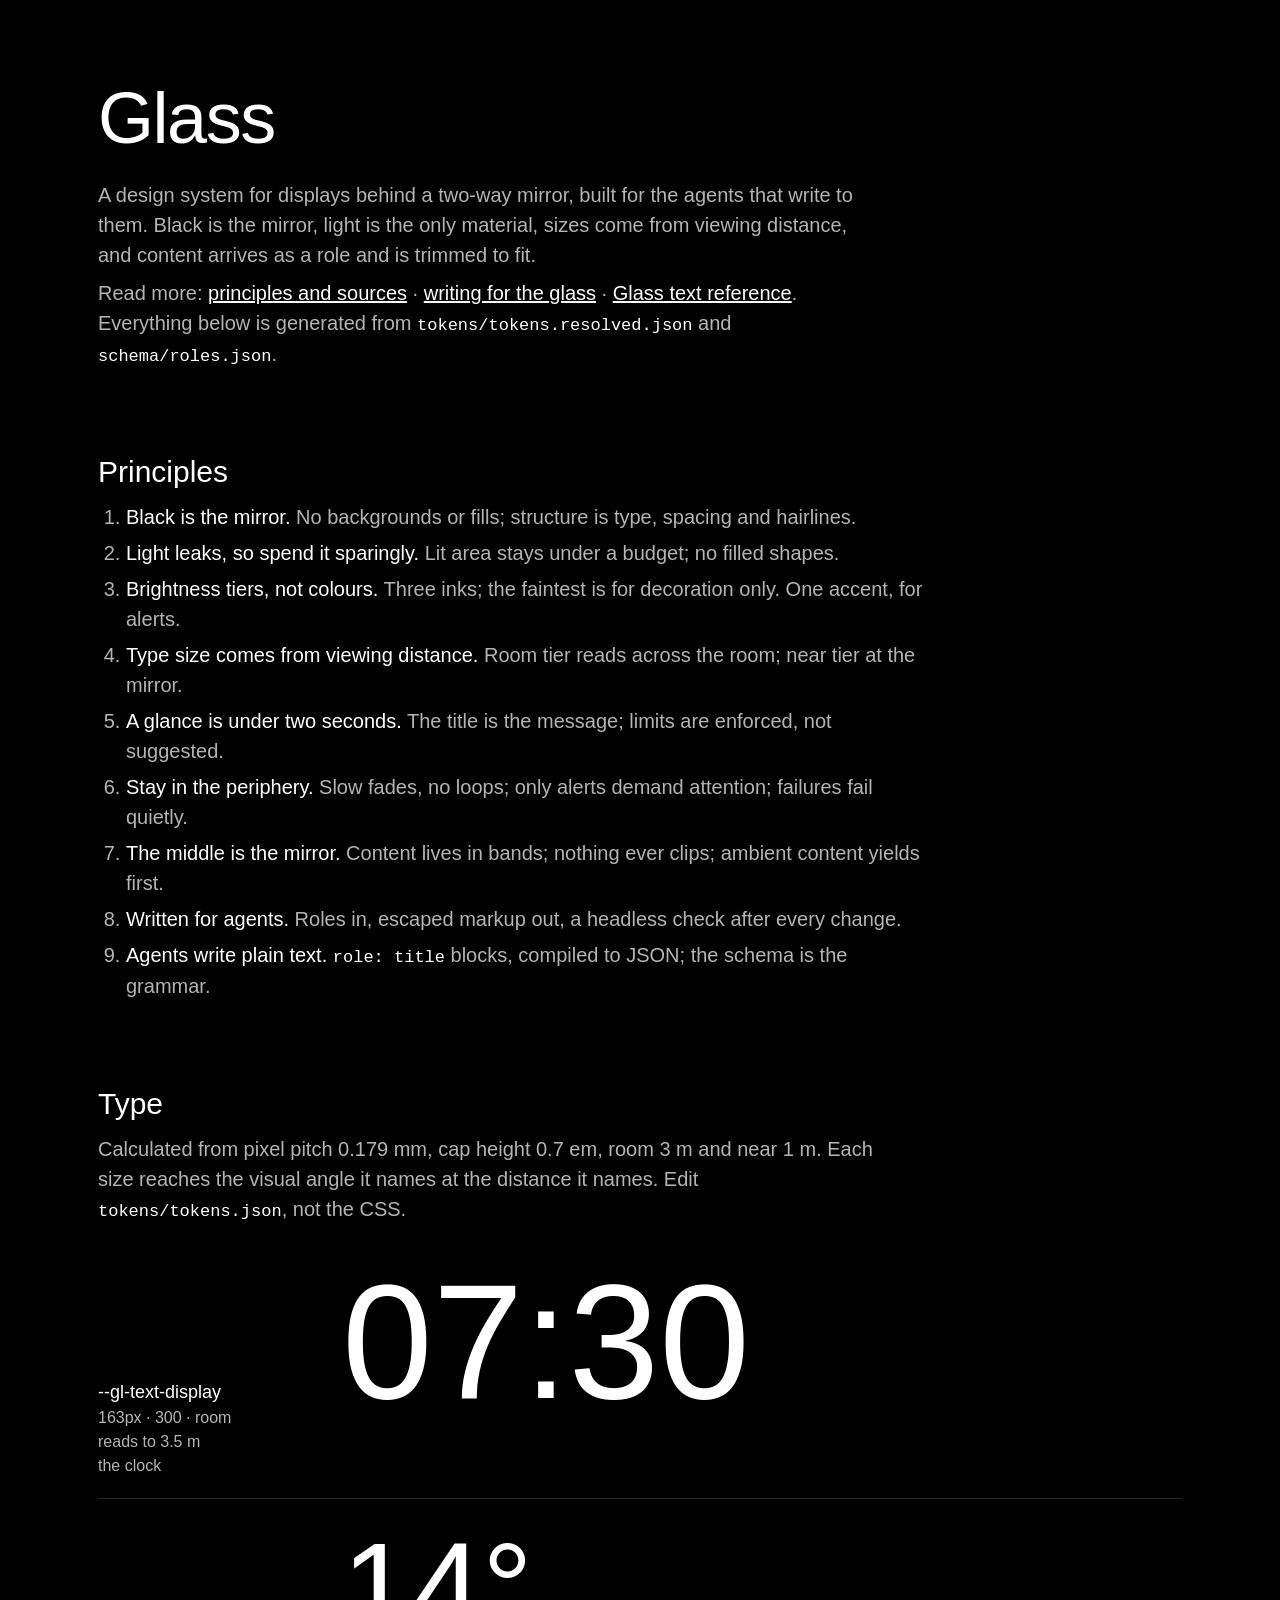
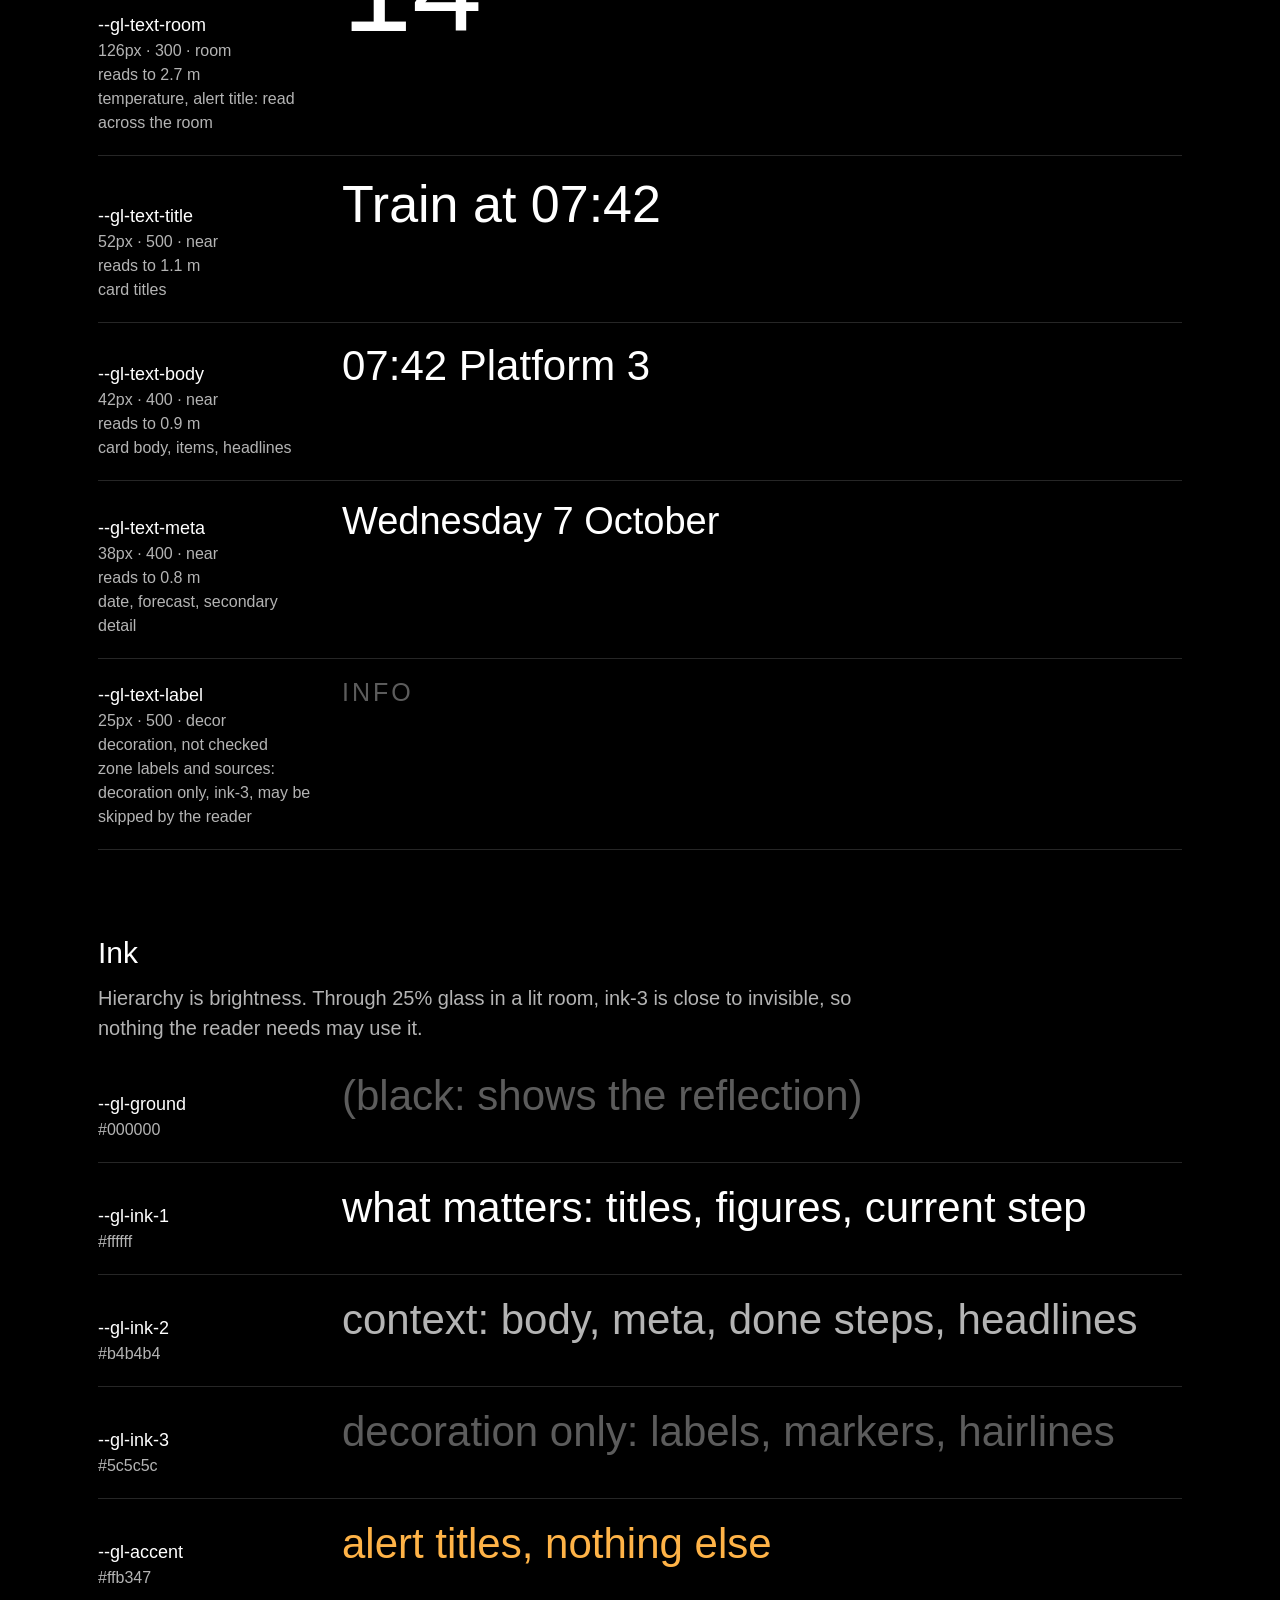
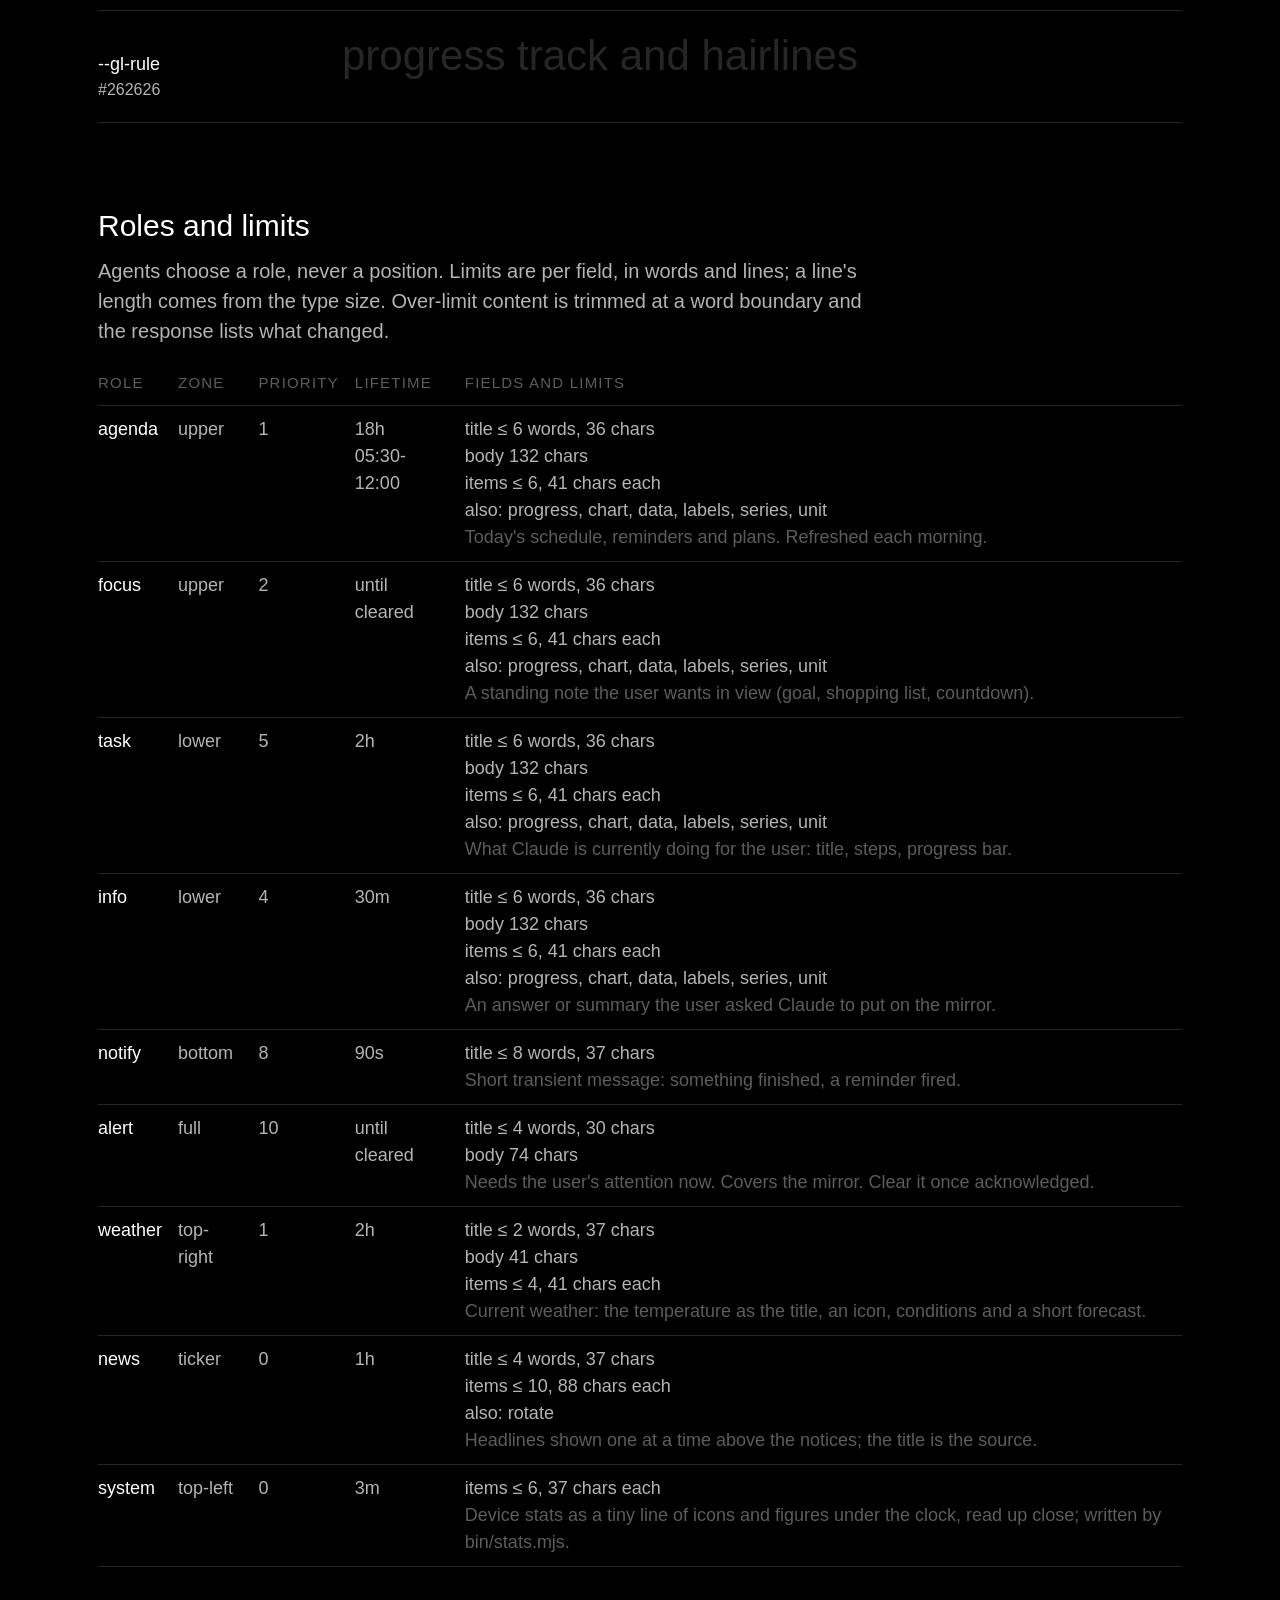
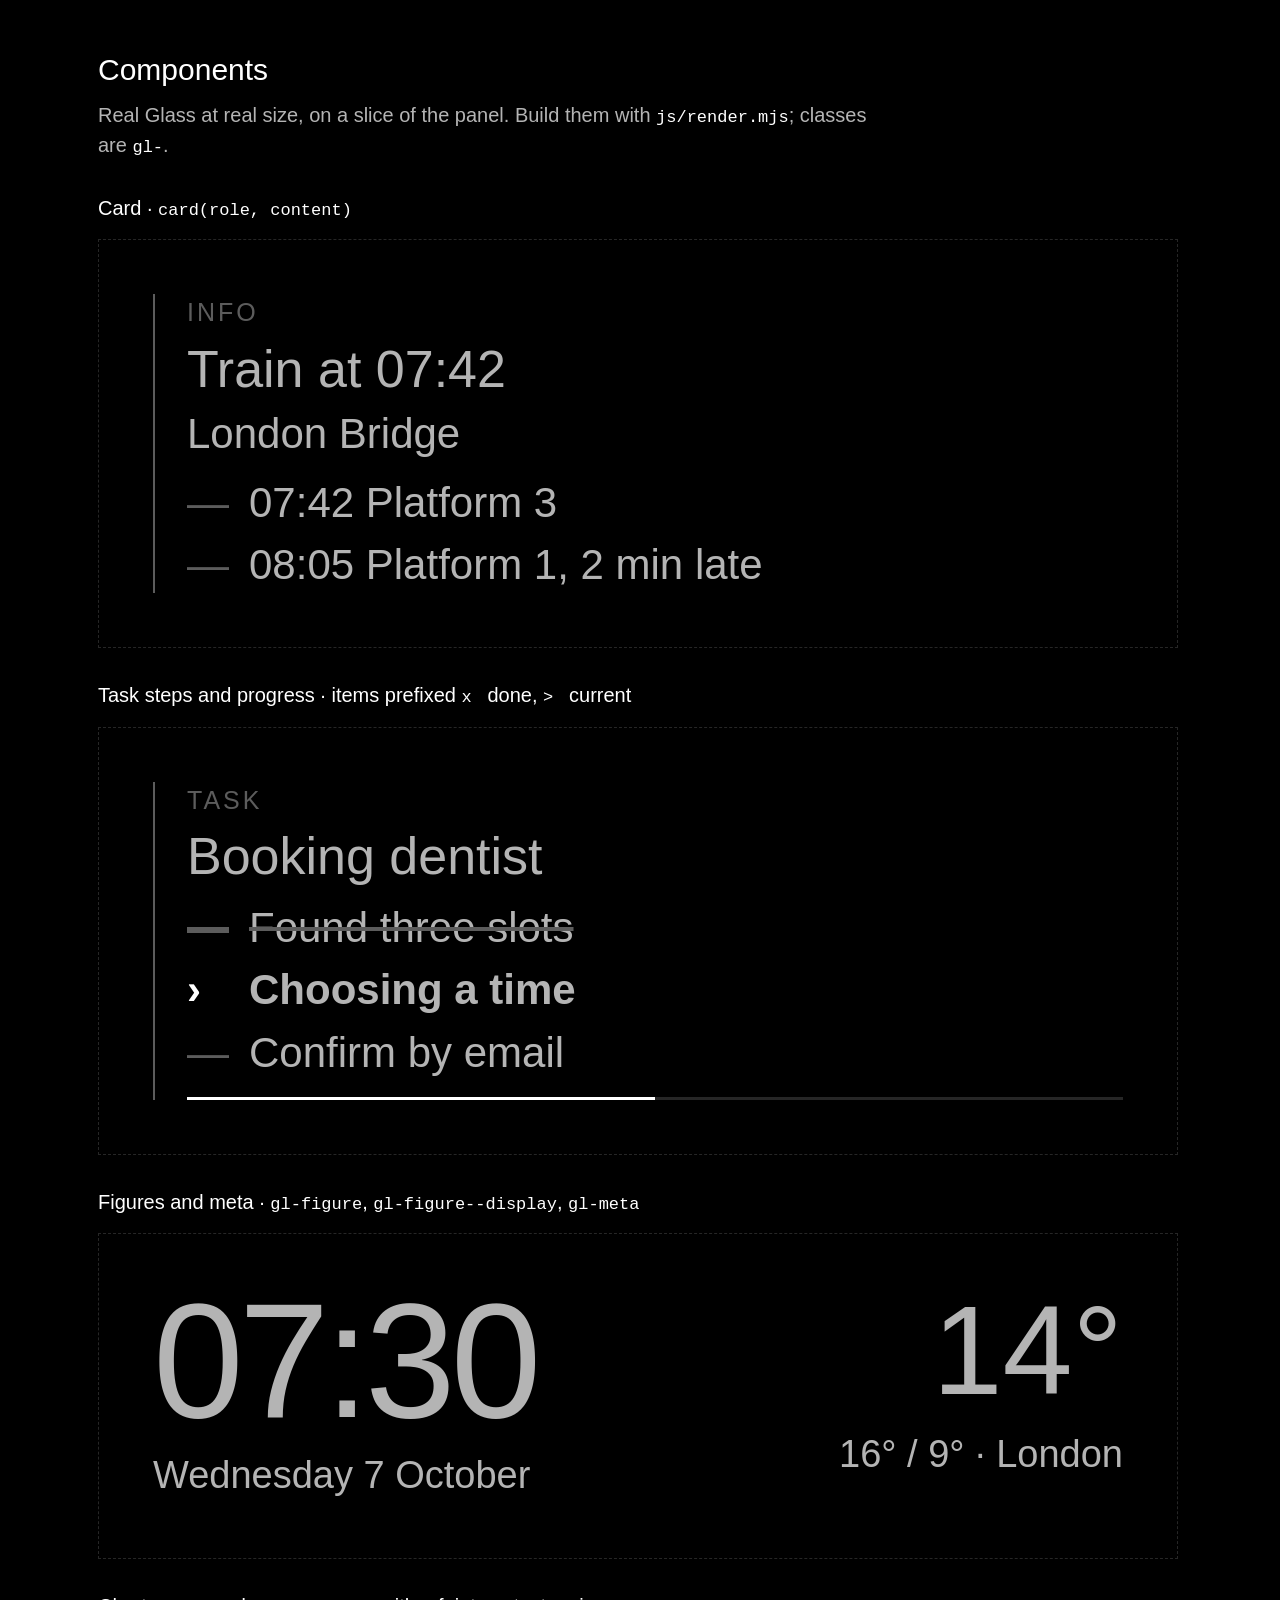
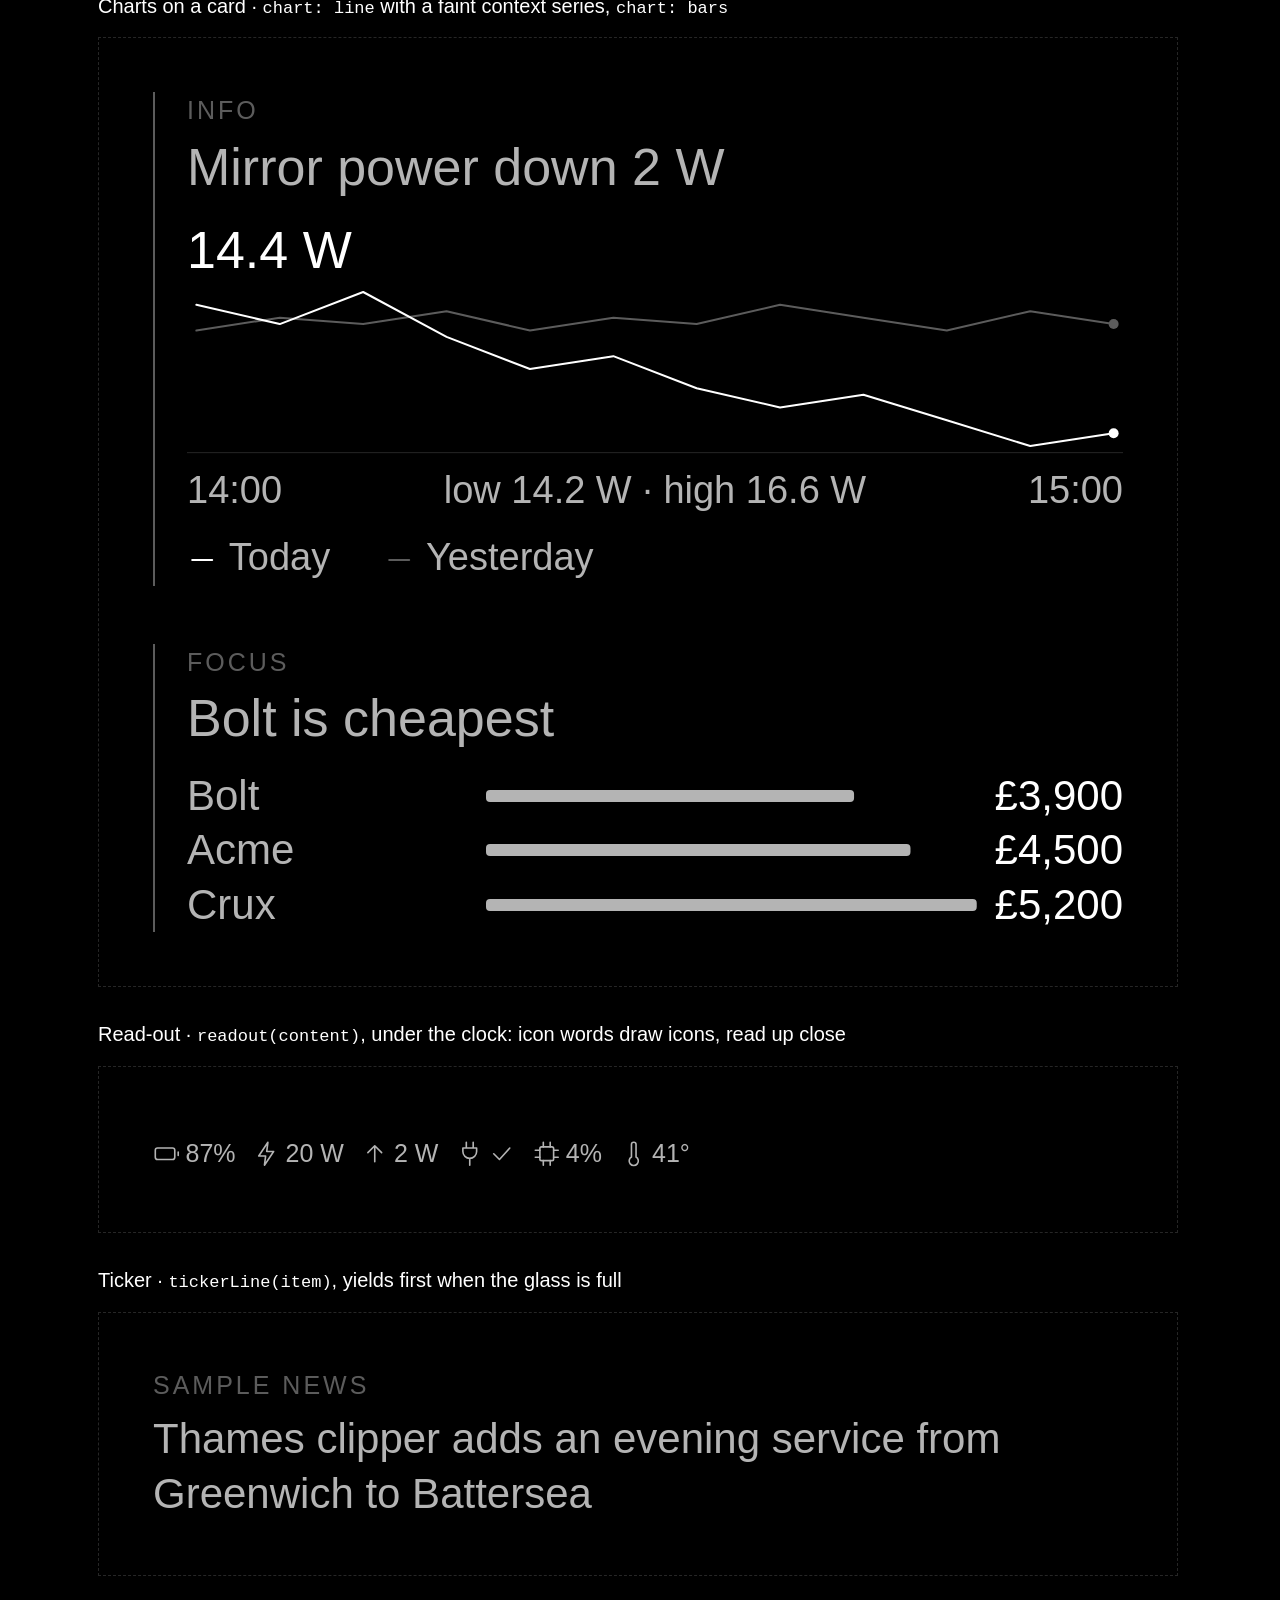
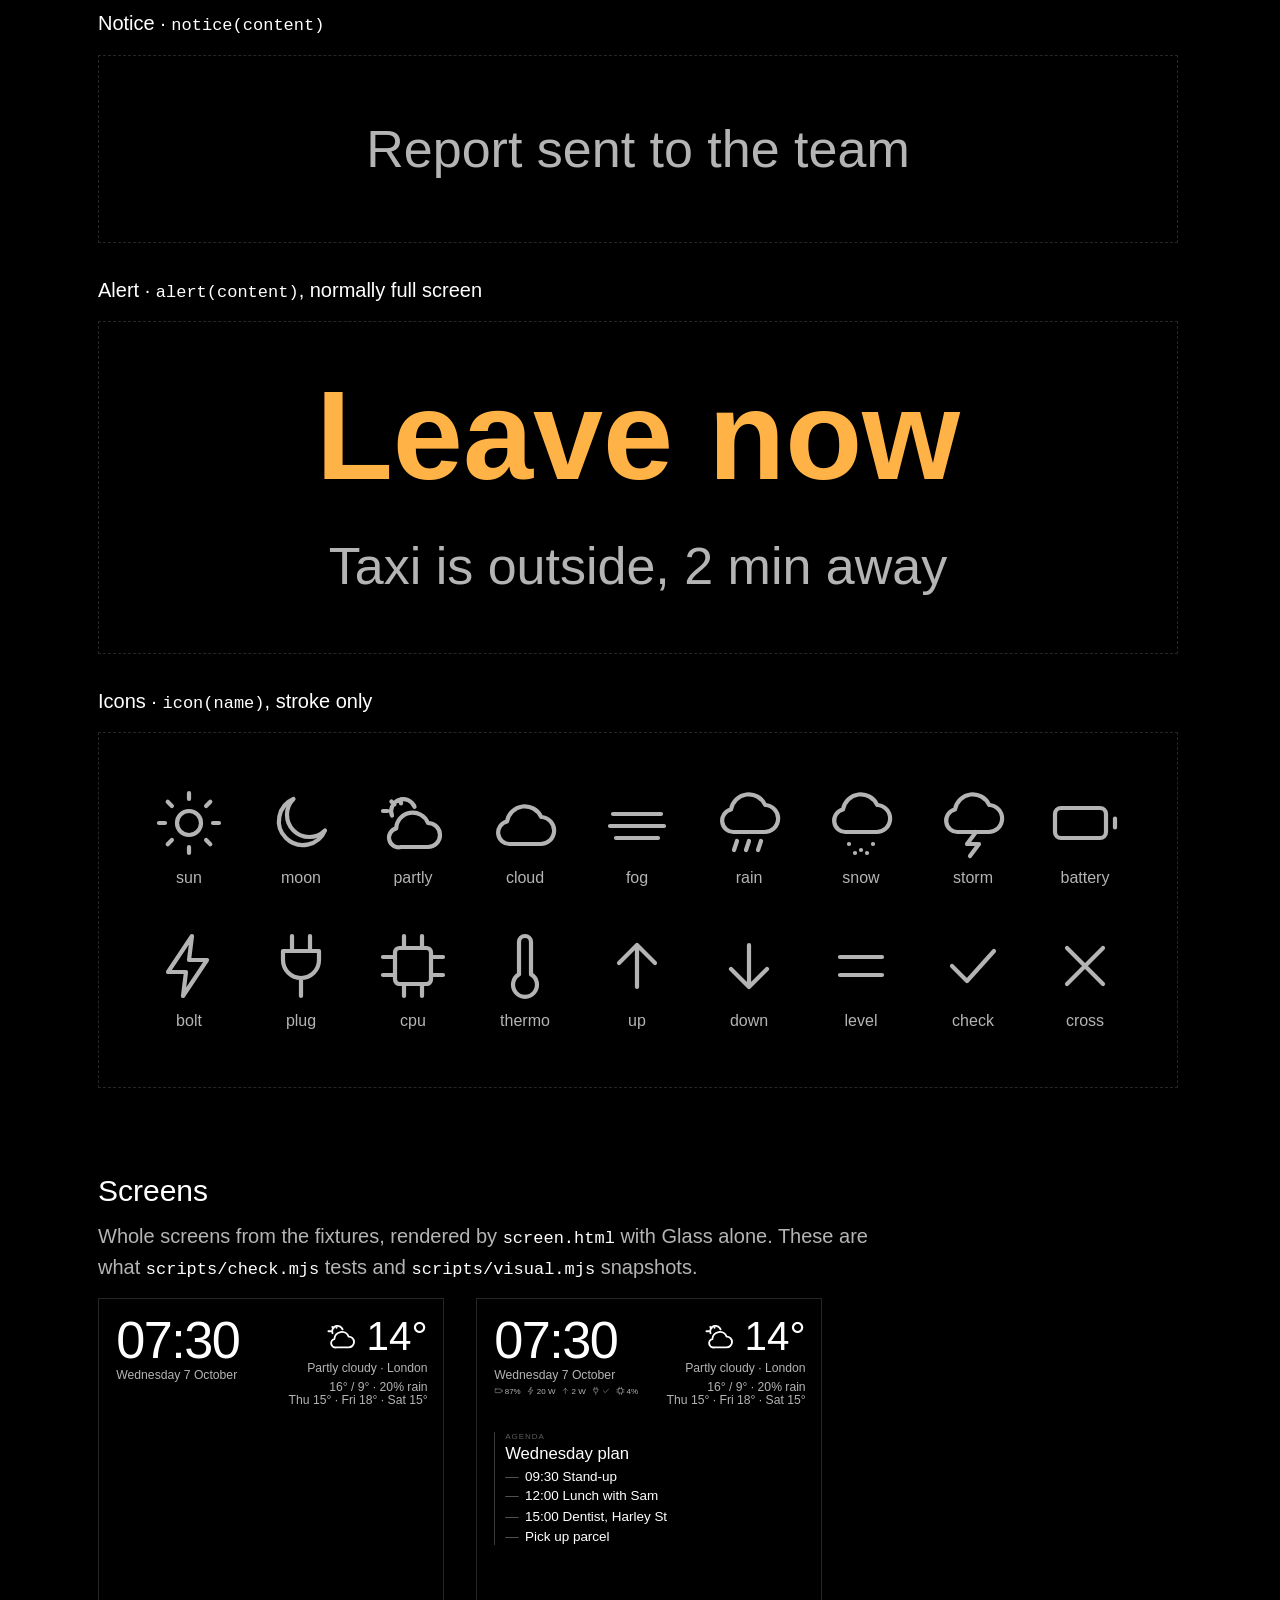
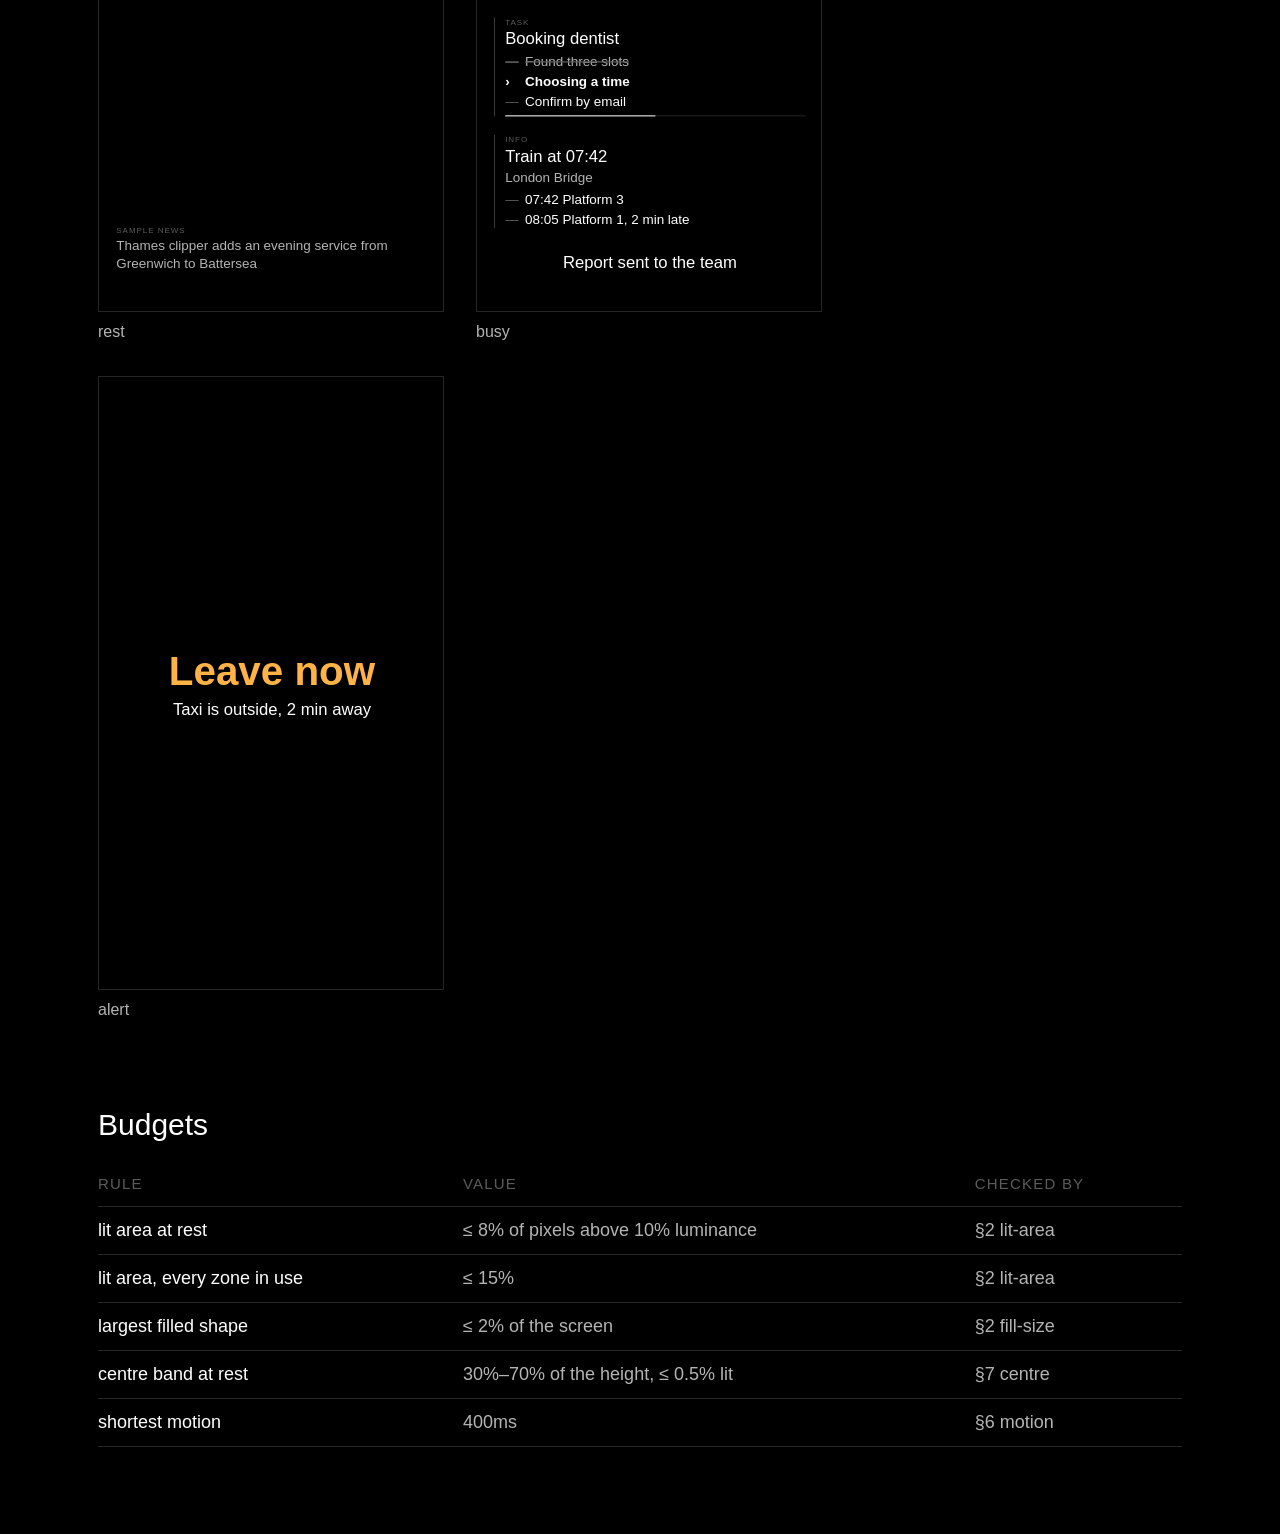
==== commit 872d6f29: "Compact read-out under the clock, device icons" ====
--- a/index.html
+++ b/index.html
@@ -73,6 +73,7 @@
   <h3>Task steps and progress · items prefixed <code>x&nbsp;</code> done, <code>&gt;&nbsp;</code> current</h3><div class="sg-panel" id="c-task"></div>
   <h3>Figures and meta · <code>gl-figure</code>, <code>gl-figure--display</code>, <code>gl-meta</code></h3><div class="sg-panel" id="c-fig"></div>
   <h3>Charts on a card · <code>chart: line</code> with a faint context series, <code>chart: bars</code></h3><div class="sg-panel" id="c-chart"></div>
+  <h3>Read-out · <code>readout(content)</code>, under the clock: icon words draw icons, read up close</h3><div class="sg-panel" id="c-readout"></div>
   <h3>Ticker · <code>tickerLine(item)</code>, yields first when the glass is full</h3><div class="sg-panel" id="c-ticker"></div>
   <h3>Notice · <code>notice(content)</code></h3><div class="sg-panel" id="c-notice"></div>
   <h3>Alert · <code>alert(content)</code>, normally full screen</h3><div class="sg-panel sg-alert" id="c-alert"></div>
@@ -88,7 +89,7 @@
 </div>
 
 <script type="module">
-  import { esc, card, notice, alert, tickerLine, icon, ICONS } from './js/render.mjs';
+  import { esc, card, notice, alert, tickerLine, readout, icon, ICONS } from './js/render.mjs';
   const $ = (id) => document.getElementById(id);
   const [t, schema] = await Promise.all(['tokens/tokens.resolved.json', 'schema/roles.json'].map(async (f) => (await fetch(f)).json()));
   const i = t.inputs;
@@ -125,6 +126,7 @@
   $('c-chart').innerHTML = card('info', { title: 'Mirror power down 2 W', chart: 'line', unit: 'W', labels: '14:00, 15:00', series: 'Today, Yesterday',
       data: '16.4 16.1 16.6 15.9 15.4 15.6 15.1 14.8 15.0 14.6 14.2 14.4 | 16.0 16.2 16.1 16.3 16.0 16.2 16.1 16.4 16.2 16.0 16.3 16.1' })
     + card('focus', { title: 'Bolt is cheapest', chart: 'bars', data: '3900 4500 5200', labels: 'Bolt, Acme, Crux', unit: '£' });
+  $('c-readout').innerHTML = readout({ items: ['battery 87%', 'bolt 20 W', 'up 2 W', 'plug check', 'cpu 4%', 'thermo 41°'] });
   $('c-ticker').innerHTML = `<div class="gl-ticker">${tickerLine({ source: 'Sample News', title: 'Thames clipper adds an evening service from Greenwich to Battersea' })}</div>`;
   $('c-notice').innerHTML = notice({ title: 'Report sent to the team' });
   $('c-alert').innerHTML = alert({ title: 'Leave now', body: 'Taxi is outside, 2 min away' });
